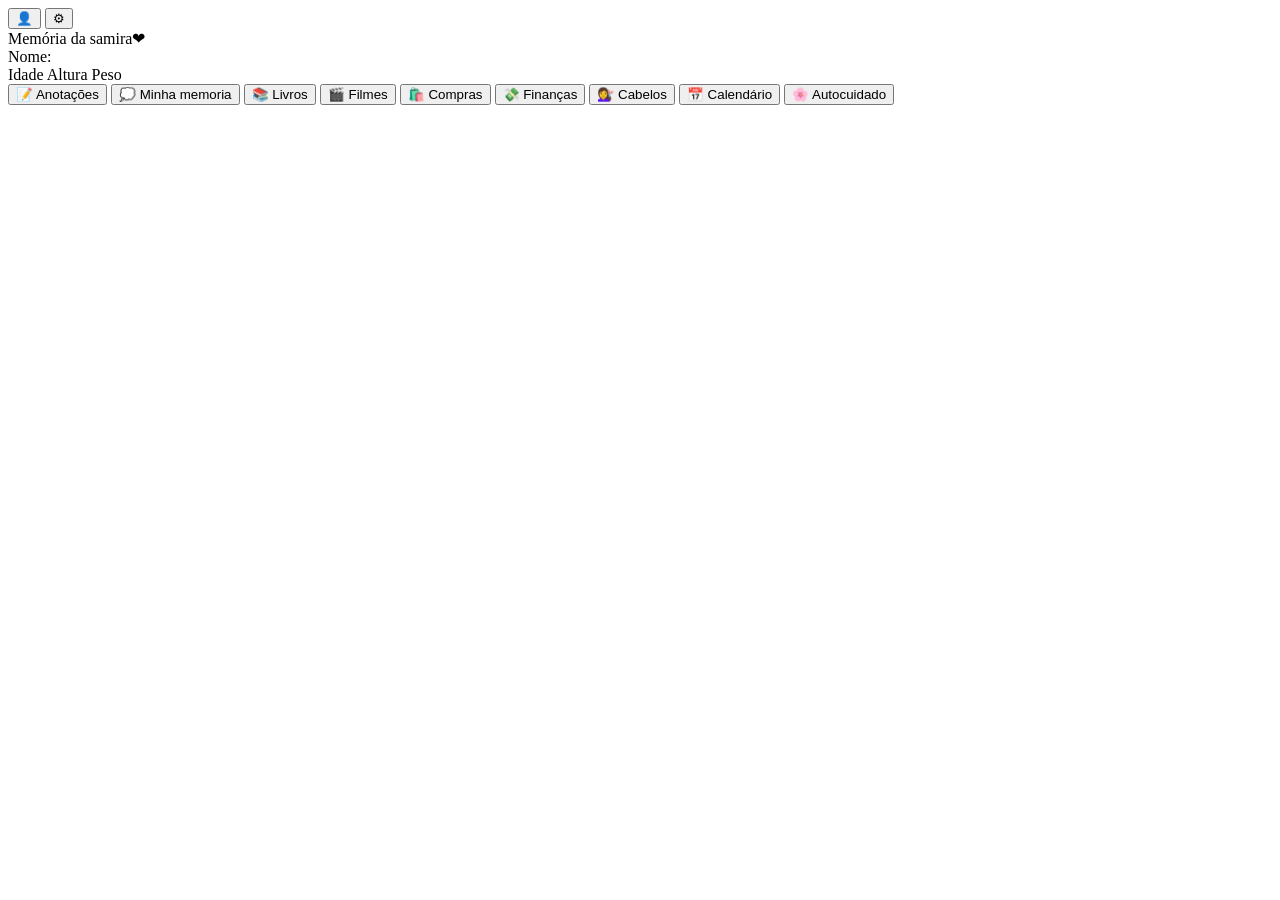
==== index.html @ 7e0a6013 "Initial commit: set up Memory Journal project Create the initial project structure and documentation" ====
<!DOCTYPE html>
<html lang="pt-br">
<head>
    <meta charset="UTF-8">
    <meta name="viewport" content="width=device-width, initial-scale=1.0">
    <title>Document</title>
</head>
<body>
    <div class="menu_topo">
        
        <button class="perfil_botao." onclick="AbrirSecao('perfil')">
            <div class="perfil_icon">👤</div>
        </button>

    
        <button class="config_botao." onclick="AbrirSecao('configuracoes')">
            <div class="config_icon">⚙</div>
        </button>


        <div class="nome_do_site">Memória da samira❤</div>
        <div class="nome_menu">Nome:</div>
        <div class="idade_menu">Idade Altura Peso</div>
        
    </div>

    <main>
        <nav>
            <button class="anotacoes_botao" onclick="AbrirSecao('notacoes')">
                <div class="anotacoes">📝 Anotações</div>
            </button>

            <button class="memoria_botao" onclick="AbrirSecao('memoria')">
                <div class="memoria">💭 Minha memoria</div>
            </button>

            <button class="livro_botao" onclick="AbrirSecao('Livros')">
                <div class="Livros">📚 Livros</div>
            </button>
            <button class="filme_botao" onclick="AbrirSecao('filmes')">
                <div class="filmes">🎬 Filmes</div>
            </button>

            <button class="compras_botao" onclick="AbrirSecao('compras')">    
                <div class="compras">🛍️ Compras</div>
            </button>

            <button class="financas_botao" onclick="AbrirSecao('financas')">
                <div class="financas">💸 Finanças</div>
            </button>

            <button class="cabelos_botao" onclick="AbrirSecao('cabelos')">
                <div class="cabelos">💇‍♀️ Cabelos</div>
            </button>

            <button class="calendario_botao" onclick="AbrirSecao('calendario')">     
                <div class="calendario">📅 Calendário</div>
            </button>

            <button class="Autocuidado_botao" onclick="AbrirSecao('autocuidado')">     
                <div class="autocuidado">🌸 Autocuidado</div>
            </button>
            
        </nav>

    </main>

</body>
</html>
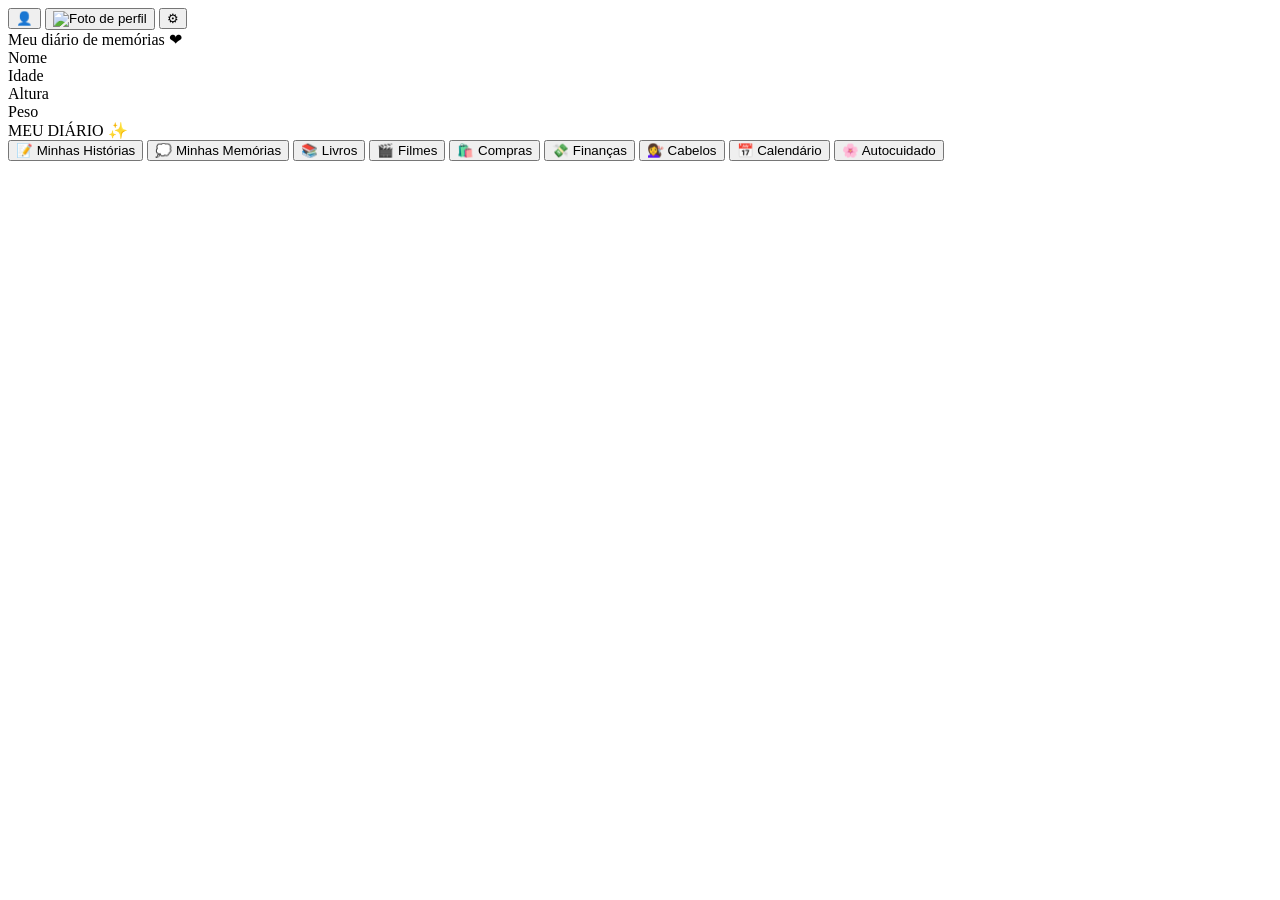
==== commit 60b1bd70: "feat: implement diary screens, account dialogs and folder creation structure Implemented and organiz" ====
--- a/index.html
+++ b/index.html
@@ -3,67 +3,80 @@
 <head>
     <meta charset="UTF-8">
     <meta name="viewport" content="width=device-width, initial-scale=1.0">
-    <title>Document</title>
+    <title>tela inicial</title>
 </head>
 <body>
-    <div class="menu_topo">
-        
-        <button class="perfil_botao." onclick="AbrirSecao('perfil')">
-            <div class="perfil_icon">👤</div>
-        </button>
 
+    <section class="tela_inicial">
+
+        <div class="menu_topo_tela_inicial">
     
-        <button class="config_botao." onclick="AbrirSecao('configuracoes')">
-            <div class="config_icon">⚙</div>
-        </button>
-
-
-        <div class="nome_do_site">Memória da samira❤</div>
-        <div class="nome_menu">Nome:</div>
-        <div class="idade_menu">Idade Altura Peso</div>
-        
-    </div>
-
-    <main>
-        <nav>
-            <button class="anotacoes_botao" onclick="AbrirSecao('notacoes')">
-                <div class="anotacoes">📝 Anotações</div>
+            <button class="perfil_botao" onclick="AbrirSecao('perfil')">
+                <div class="perfil_icone">👤</div>
             </button>
-
-            <button class="memoria_botao" onclick="AbrirSecao('memoria')">
-                <div class="memoria">💭 Minha memoria</div>
+    
+            <button class="ver_perfil_foto" onclick="AbrirSecao('foto_perfil')">
+                <img src="" alt="Foto de perfil">
             </button>
-
-            <button class="livro_botao" onclick="AbrirSecao('Livros')">
-                <div class="Livros">📚 Livros</div>
+    
+            <button class="config_botao" onclick="AbrirSecao('configuracoes')">
+                <div class="config_icone">⚙</div>
             </button>
-            <button class="filme_botao" onclick="AbrirSecao('filmes')">
-                <div class="filmes">🎬 Filmes</div>
-            </button>
-
-            <button class="compras_botao" onclick="AbrirSecao('compras')">    
-                <div class="compras">🛍️ Compras</div>
-            </button>
-
-            <button class="financas_botao" onclick="AbrirSecao('financas')">
-                <div class="financas">💸 Finanças</div>
-            </button>
-
-            <button class="cabelos_botao" onclick="AbrirSecao('cabelos')">
-                <div class="cabelos">💇‍♀️ Cabelos</div>
-            </button>
-
-            <button class="calendario_botao" onclick="AbrirSecao('calendario')">     
-                <div class="calendario">📅 Calendário</div>
-            </button>
-
-            <button class="Autocuidado_botao" onclick="AbrirSecao('autocuidado')">     
-                <div class="autocuidado">🌸 Autocuidado</div>
-            </button>
-            
-        </nav>
-
-    </main>
-
+    
+            <div class="nome_do_site">Meu diário de memórias ❤</div>
+            <div class="nome_menu">Nome</div>
+            <div class="idade_menu">Idade</div>
+            <div class="altura_menu">Altura</div>
+            <div class="peso_menu">Peso</div>
+    
+        </div>
+    
+        <main>
+    
+            <nav class="painel_tela_principal">
+    
+                <div class="texto_painel_tela_principal">MEU DIÁRIO ✨</div>
+    
+                <button class="historias_botao" onclick="AbrirSecao('historias')">
+                    <div class="historias">📝 Minhas Histórias</div>
+                </button>
+    
+                <button class="memorias_botao" onclick="AbrirSecao('memorias')">
+                    <div class="memorias">💭 Minhas Memórias</div>
+                </button>
+    
+                <button class="livros_botao" onclick="AbrirSecao('livros')">
+                    <div class="livros">📚 Livros</div>
+                </button>
+    
+                <button class="filmes_botao" onclick="AbrirSecao('filmes')">
+                    <div class="filmes">🎬 Filmes</div>
+                </button>
+    
+                <button class="compras_botao" onclick="AbrirSecao('compras')">
+                    <div class="compras">🛍️ Compras</div>
+                </button>
+    
+                <button class="financas_botao" onclick="AbrirSecao('financas')">
+                    <div class="financas">💸 Finanças</div>
+                </button>
+    
+                <button class="cabelos_botao" onclick="AbrirSecao('cabelos')">
+                    <div class="cabelos">💇‍♀️ Cabelos</div>
+                </button>
+    
+                <button class="calendario_botao" onclick="AbrirSecao('calendario')">
+                    <div class="calendario">📅 Calendário</div>
+                </button>
+    
+                <button class="autocuidado_botao" onclick="AbrirSecao('autocuidado')">
+                    <div class="autocuidado">🌸 Autocuidado</div>
+                </button>
+    
+            </nav>
+    
+        </main>
+    
+    </section>
 </body>
 </html>
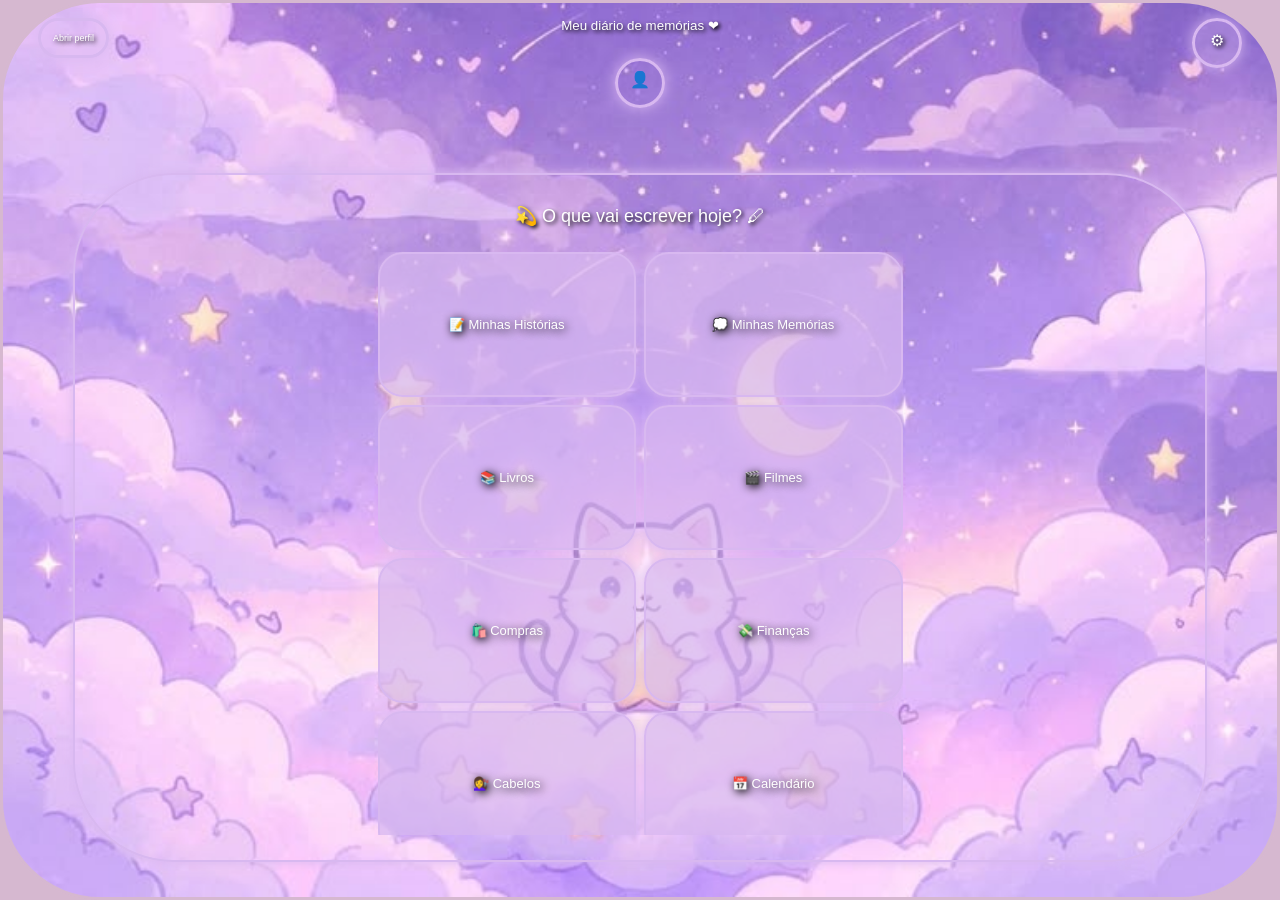
==== commit 779dde2a: "Implement and style the home screen layout - Implement the complete home screen CSS. - Create a unif" ====
--- a/index.html
+++ b/index.html
@@ -1,82 +1,88 @@
+
 <!DOCTYPE html>
 <html lang="pt-br">
 <head>
     <meta charset="UTF-8">
     <meta name="viewport" content="width=device-width, initial-scale=1.0">
-    <title>tela inicial</title>
+    <title>Tela inicial</title>
+    <link rel="stylesheet" href="css/style.css">
 </head>
 <body>
 
     <section class="tela_inicial">
 
-        <div class="menu_topo_tela_inicial">
-    
-            <button class="perfil_botao" onclick="AbrirSecao('perfil')">
-                <div class="perfil_icone">👤</div>
-            </button>
-    
-            <button class="ver_perfil_foto" onclick="AbrirSecao('foto_perfil')">
-                <img src="" alt="Foto de perfil">
-            </button>
-    
-            <button class="config_botao" onclick="AbrirSecao('configuracoes')">
-                <div class="config_icone">⚙</div>
-            </button>
-    
-            <div class="nome_do_site">Meu diário de memórias ❤</div>
-            <div class="nome_menu">Nome</div>
-            <div class="idade_menu">Idade</div>
-            <div class="altura_menu">Altura</div>
-            <div class="peso_menu">Peso</div>
-    
+        <!-- Perfil e configurações -->
+        <div class="perfil_foto_menu">
+            <div class="perfil_icone">👤</div>
         </div>
-    
-        <main>
-    
-            <nav class="painel_tela_principal">
-    
-                <div class="texto_painel_tela_principal">MEU DIÁRIO ✨</div>
-    
+
+        <button class="abrir_perfil" onclick="AbrirSecao('perfil')">
+            <div class="abrir_perfil_texto">Abrir perfil</div>
+        </button>
+
+        <button class="config_botaoo" onclick="AbrirSecao('configuracoes')">
+            <div class="config_icone">⚙</div>
+        </button>
+
+        
+        <!-- Conteúdo principal -->
+        <div class="painel_tela_principal">
+
+            <div class="fundo_texto_painel_tela_principal">
+                <div class="texto_painel_tela_principal">
+                    💫 O que vai escrever hoje? 🖊
+                </div>
+                <div class="nome_do_site">
+                    Meu diário de memórias ❤
+                </div>
+            </div>
+
+            <nav class="botoes_fundo_pagina_principal">
+
                 <button class="historias_botao" onclick="AbrirSecao('historias')">
-                    <div class="historias">📝 Minhas Histórias</div>
+                    <div class="btn_historias">📝 Minhas Histórias</div>
                 </button>
-    
+
                 <button class="memorias_botao" onclick="AbrirSecao('memorias')">
-                    <div class="memorias">💭 Minhas Memórias</div>
+                    <div class="btn_memorias">💭 Minhas Memórias</div>
                 </button>
-    
+
                 <button class="livros_botao" onclick="AbrirSecao('livros')">
-                    <div class="livros">📚 Livros</div>
+                    <div class="btn_livros">📚 Livros</div>
                 </button>
-    
+
                 <button class="filmes_botao" onclick="AbrirSecao('filmes')">
-                    <div class="filmes">🎬 Filmes</div>
+                    <div class="btn_filmes">🎬 Filmes</div>
                 </button>
-    
+
                 <button class="compras_botao" onclick="AbrirSecao('compras')">
-                    <div class="compras">🛍️ Compras</div>
+                    <div class="btn_compras">🛍️ Compras</div>
                 </button>
-    
+
                 <button class="financas_botao" onclick="AbrirSecao('financas')">
-                    <div class="financas">💸 Finanças</div>
+                    <div class="btn_financas">💸 Finanças</div>
                 </button>
-    
+
                 <button class="cabelos_botao" onclick="AbrirSecao('cabelos')">
-                    <div class="cabelos">💇‍♀️ Cabelos</div>
+                    <div class="btn_cabelos">💇‍♀️ Cabelos</div>
                 </button>
-    
+
                 <button class="calendario_botao" onclick="AbrirSecao('calendario')">
-                    <div class="calendario">📅 Calendário</div>
+                    <div class="btn_calendario">📅 Calendário</div>
                 </button>
-    
+
                 <button class="autocuidado_botao" onclick="AbrirSecao('autocuidado')">
-                    <div class="autocuidado">🌸 Autocuidado</div>
+                    <div class="btn_autocuidado">🌸 Autocuidado</div>
                 </button>
-    
+
+                <button class="crriar_novo_botao" onclick="AbrirSecao('criar_secao')">
+                    <div class="btn_autocuidado">➕ Criar Novo</div>
+                </button>
+
             </nav>
-    
-        </main>
-    
+        </div>
+
     </section>
+
 </body>
-</html>+</html>
--- a/css/style.css
+++ b/css/style.css
@@ -0,0 +1,282 @@
+
+/* ==============================
+   CONFIGURAÇÕES GERAIS
+============================== */
+
+* {
+    margin: 0;
+    padding: 0;
+    box-sizing: border-box;
+}
+
+body {
+    font-family: Arial, Helvetica, sans-serif;
+    background-color: #D6B8D0;
+    overflow: hidden;
+}
+
+/* ==============================
+   TELA INICIAL
+============================== */
+
+.tela_inicial {
+    position: relative;
+    width: 100%;
+    height: 100vh;
+    height: 100dvh;
+    min-height: 0;
+
+    background-image: url("../img/tela_inicial.jpeg");
+    background-size: cover;
+    background-position: center bottom;
+    background-repeat: no-repeat;
+    background-color: #D6B8D0;
+
+    border: 3px solid #D6B8D0;
+    border-radius: 100px;
+    overflow: hidden;
+
+    padding: 15px;
+}
+
+/* ==============================
+   NOME DO DIÁRIO
+============================== */
+
+.nome_do_site {
+    position: absolute;
+    top: 15px;
+    left: 50%;
+    transform: translateX(-50%);
+
+    white-space: nowrap;
+    text-align: center;
+
+    color: white;
+    font-size: smaller;
+    font-family: 'Lucida Sans', sans-serif;
+    text-shadow: 2px 2px 4px black;
+
+    z-index: 10;
+}
+
+
+/* ==============================
+   FOTO DE PERFIL
+============================== */
+
+.perfil_foto_menu {
+    position: absolute;
+    top: 55px;
+    left: 50%;
+
+    transform: translateX(-50%);
+
+    border: 3px solid #D8B8F0;
+    border-radius: 25px;
+    padding: 12px;
+
+    box-shadow: 0 0 15px #D8B8F0;
+    background-color: transparent;
+
+    width: 50px;
+    height: 50px;
+    margin: 0;
+}
+
+.perfil_icone,
+.config_icone {
+    display: flex;
+    align-items: center;
+    justify-content: center;
+    transform: translateY(-3px);
+}
+
+/* ==============================
+   BOTÃO ABRIR PERFIL
+============================== */
+
+.abrir_perfil {
+    position: absolute;
+    top: 15px;
+    left: 35px;
+    right: auto;
+
+    border: 3px solid #D8B8F0;
+    border-radius: 25px;
+    padding: 12px;
+
+    box-shadow: 0 0 15px #D8B8F0;
+    background-color: #d8b8f052;
+
+    display: flex;
+
+    color: white;
+    font-size: xx-small;
+    font-family: 'Lucida Sans', sans-serif;
+    text-shadow: 2px 2px 4px black;
+}
+
+/* ==============================
+   BOTÃO CONFIGURAÇÕES
+============================== */
+
+.config_botaoo {
+    position: absolute;
+    top: 15px;
+    right: 35px;
+    left: auto;
+
+    border: 3px solid #D8B8F0;
+    border-radius: 25px;
+    padding: 12px;
+
+    box-shadow: 0 0 15px #D8B8F0;
+    background-color: #d8b8f052;
+
+    width: 50px;
+    height: 50px;
+
+    color: white;
+    font-size: medium;
+    text-shadow: 2px 2px 4px black;
+}
+
+/* ==============================
+   MOLDURA OVAL DO CONTEÚDO
+============================== */
+
+.painel_tela_principal {
+    background: transparent;
+
+    border: 2px solid #D8B8F0;
+    border-radius: 100px;
+
+    box-shadow: 0 0 12px #D8B8F0;
+
+    margin: 155px 55px 20px;
+
+    padding: 25px 8px;
+
+    /* Ocupa o espaço disponível */
+    height: calc(100% - 175px);
+    min-height: 0;
+
+    /* Organiza frase e botões verticalmente */
+    display: flex;
+    flex-direction: column;
+
+    /* Mantém a moldura parada */
+    overflow: hidden;
+}
+
+/* ==============================
+   FRASE DE APRESENTAÇÃO
+============================== */
+
+.texto_painel_tela_principal {
+    font-size: large;
+    font-family: 'Lucida Sans', sans-serif;
+    color: white;
+    text-shadow: 2px 2px 4px black;
+}
+
+.fundo_texto_painel_tela_principal {
+    display: flex;
+    align-items: center;
+    justify-content: center;
+
+    margin-top: 5px;
+    margin-bottom: 25px;
+
+    text-align: center;
+
+    /* Frase não acompanha a rolagem */
+    flex-shrink: 0;
+}
+
+/* ==============================
+   GRADE DOS BOTÕES
+============================== */
+
+.botoes_fundo_pagina_principal {
+    display: grid;
+    grid-template-columns: repeat(2, minmax(0, 1fr));
+    grid-auto-rows: 145px;
+    align-content: start;
+    gap: 8px;
+
+    width: 100%;
+    max-width: 525px;
+    margin: 0 auto;
+
+    /* ROLAGEM INDEPENDENTE */
+    flex: 1;
+    min-height: 0;
+    overflow-y: auto;
+    overflow-x: hidden;
+
+    padding-bottom: 10px;
+
+    -webkit-overflow-scrolling: touch;
+    overscroll-behavior: contain;
+
+    /* Esconde a barra de rolagem */
+    scrollbar-width: none;
+}
+
+.botoes_fundo_pagina_principal::-webkit-scrollbar {
+    display: none;
+}
+
+/* ==============================
+   BOTÕES DAS SEÇÕES
+============================== */
+
+[class$="_botao"] {
+    width: 100%;
+    min-width: 0;
+    height: 145px;
+
+    border: 2px solid #D8B8F0;
+    border-radius: 25px;
+    padding: 8px;
+
+    box-shadow: 0 0 12px #D8B8F0;
+    background-color: #d8b8f0b9;
+
+    font-size: small;
+    color: white;
+
+    font-family: 'Lucida Sans', sans-serif;
+    text-shadow: 2px 2px 10px black;
+}
+
+/* ==============================
+   CELULARES MENORES
+============================== */
+
+@media (max-width: 360px) {
+
+    .painel_tela_principal {
+        margin-left: 45px;
+        margin-right: 45px;
+        padding-left: 6px;
+        padding-right: 6px;
+    }
+
+    .botoes_fundo_pagina_principal {
+        gap: 6px;
+        grid-auto-rows: 130px;
+    }
+
+    [class$="_botao"] {
+        height: 130px;
+        padding: 5px;
+        font-size: x-small;
+    }
+
+    .texto_painel_tela_principal {
+        font-size: medium;
+    }
+}
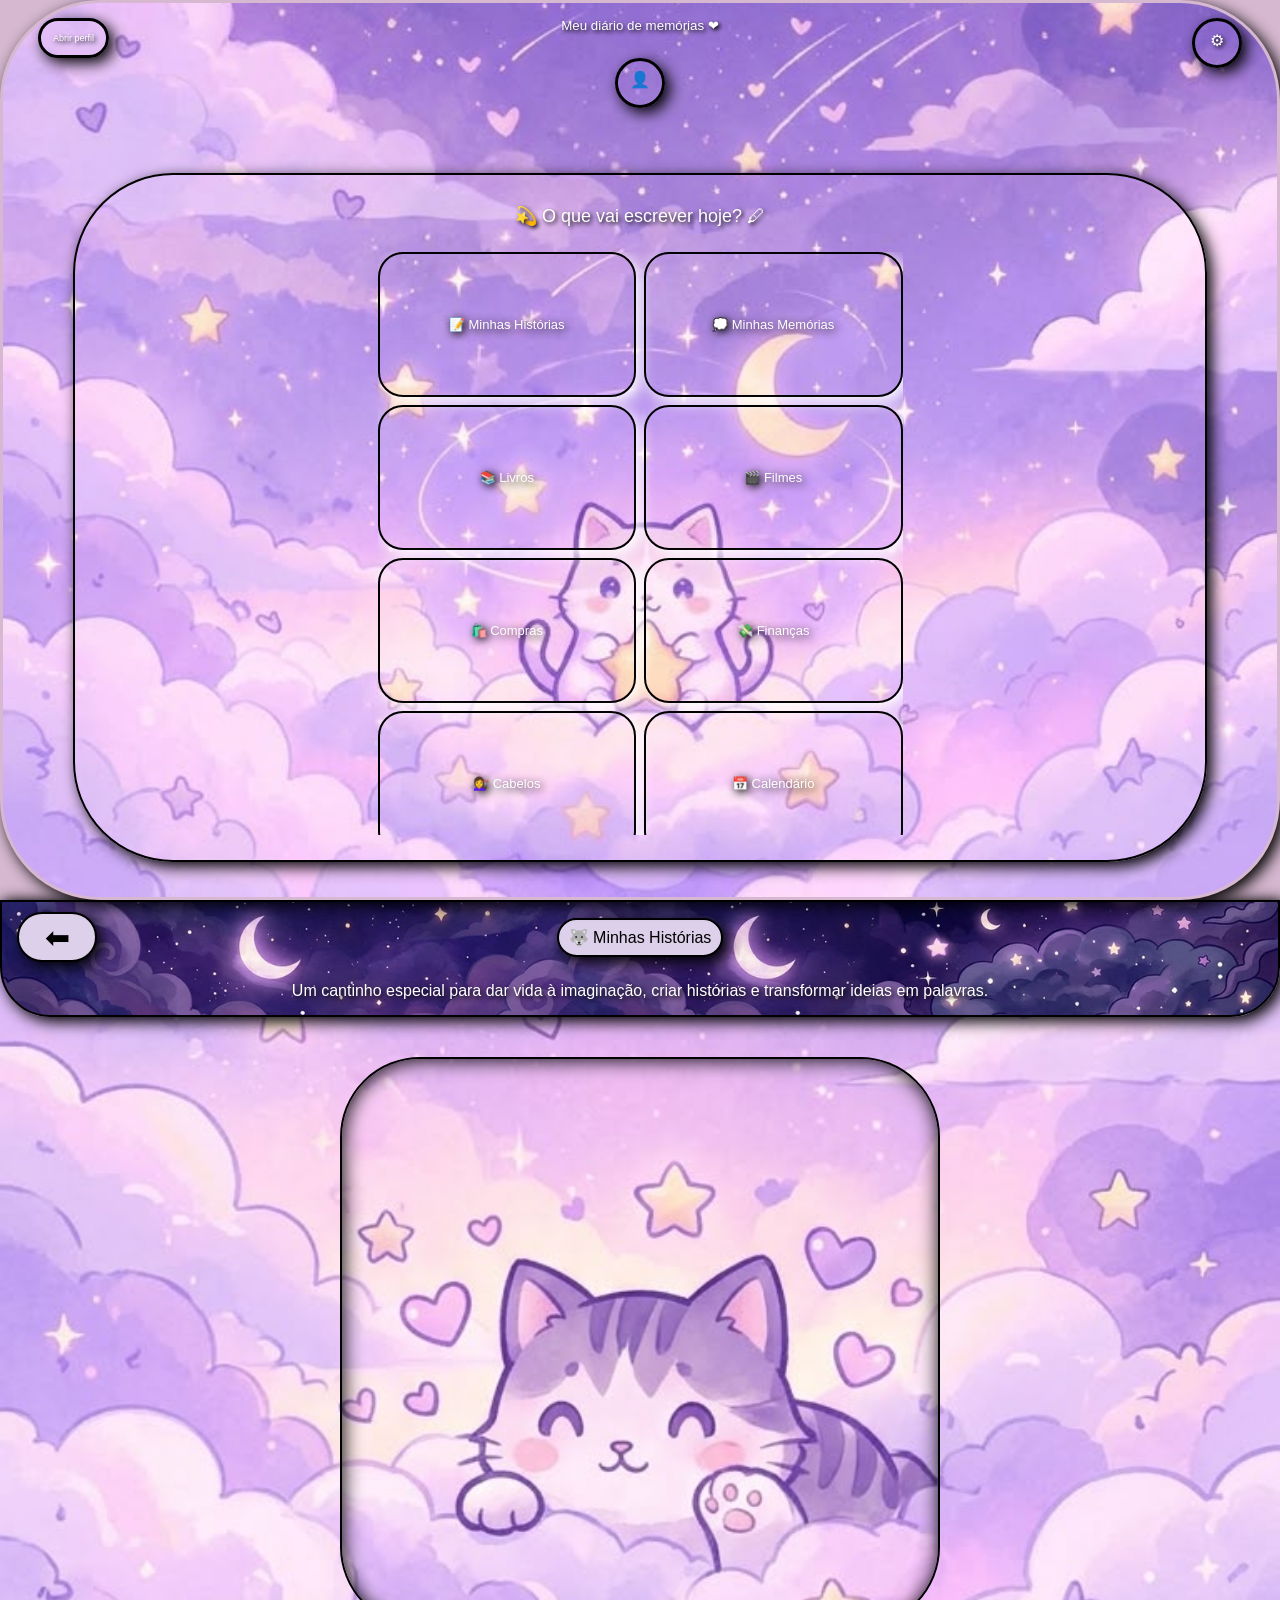
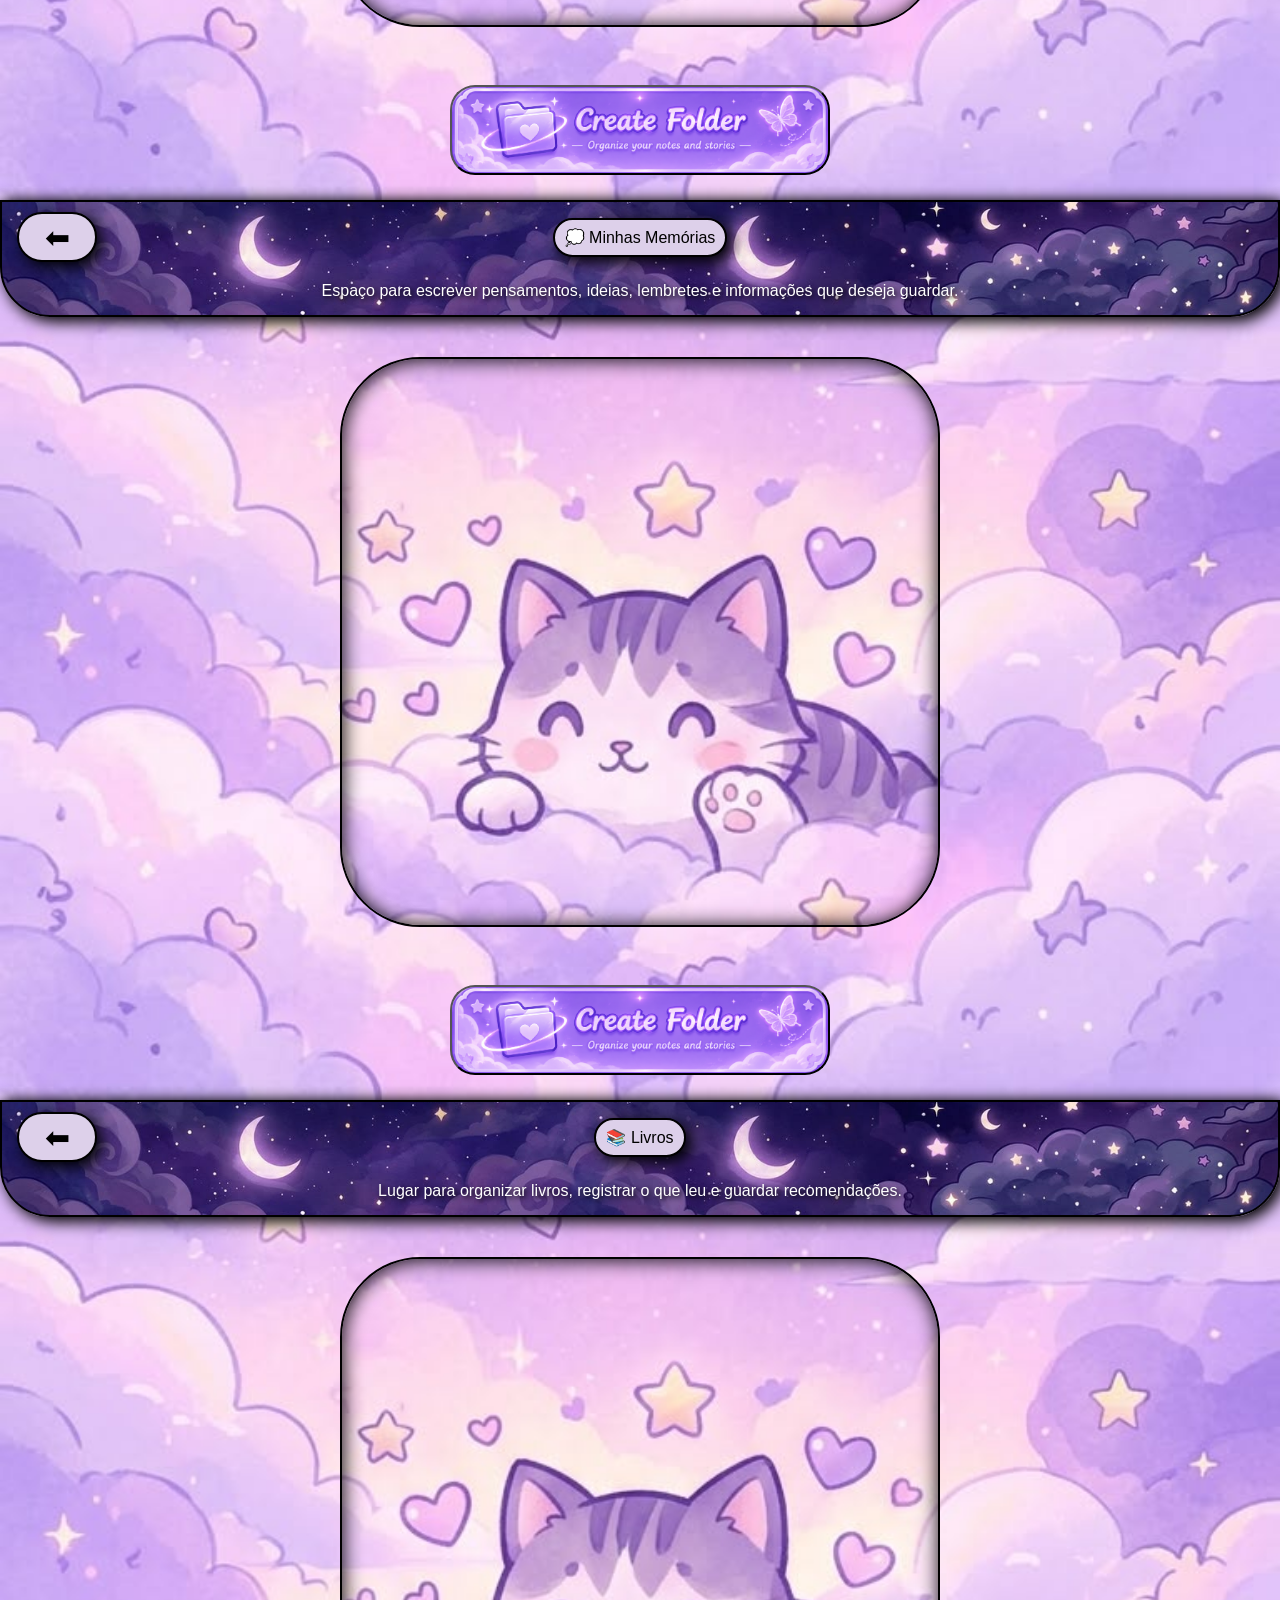
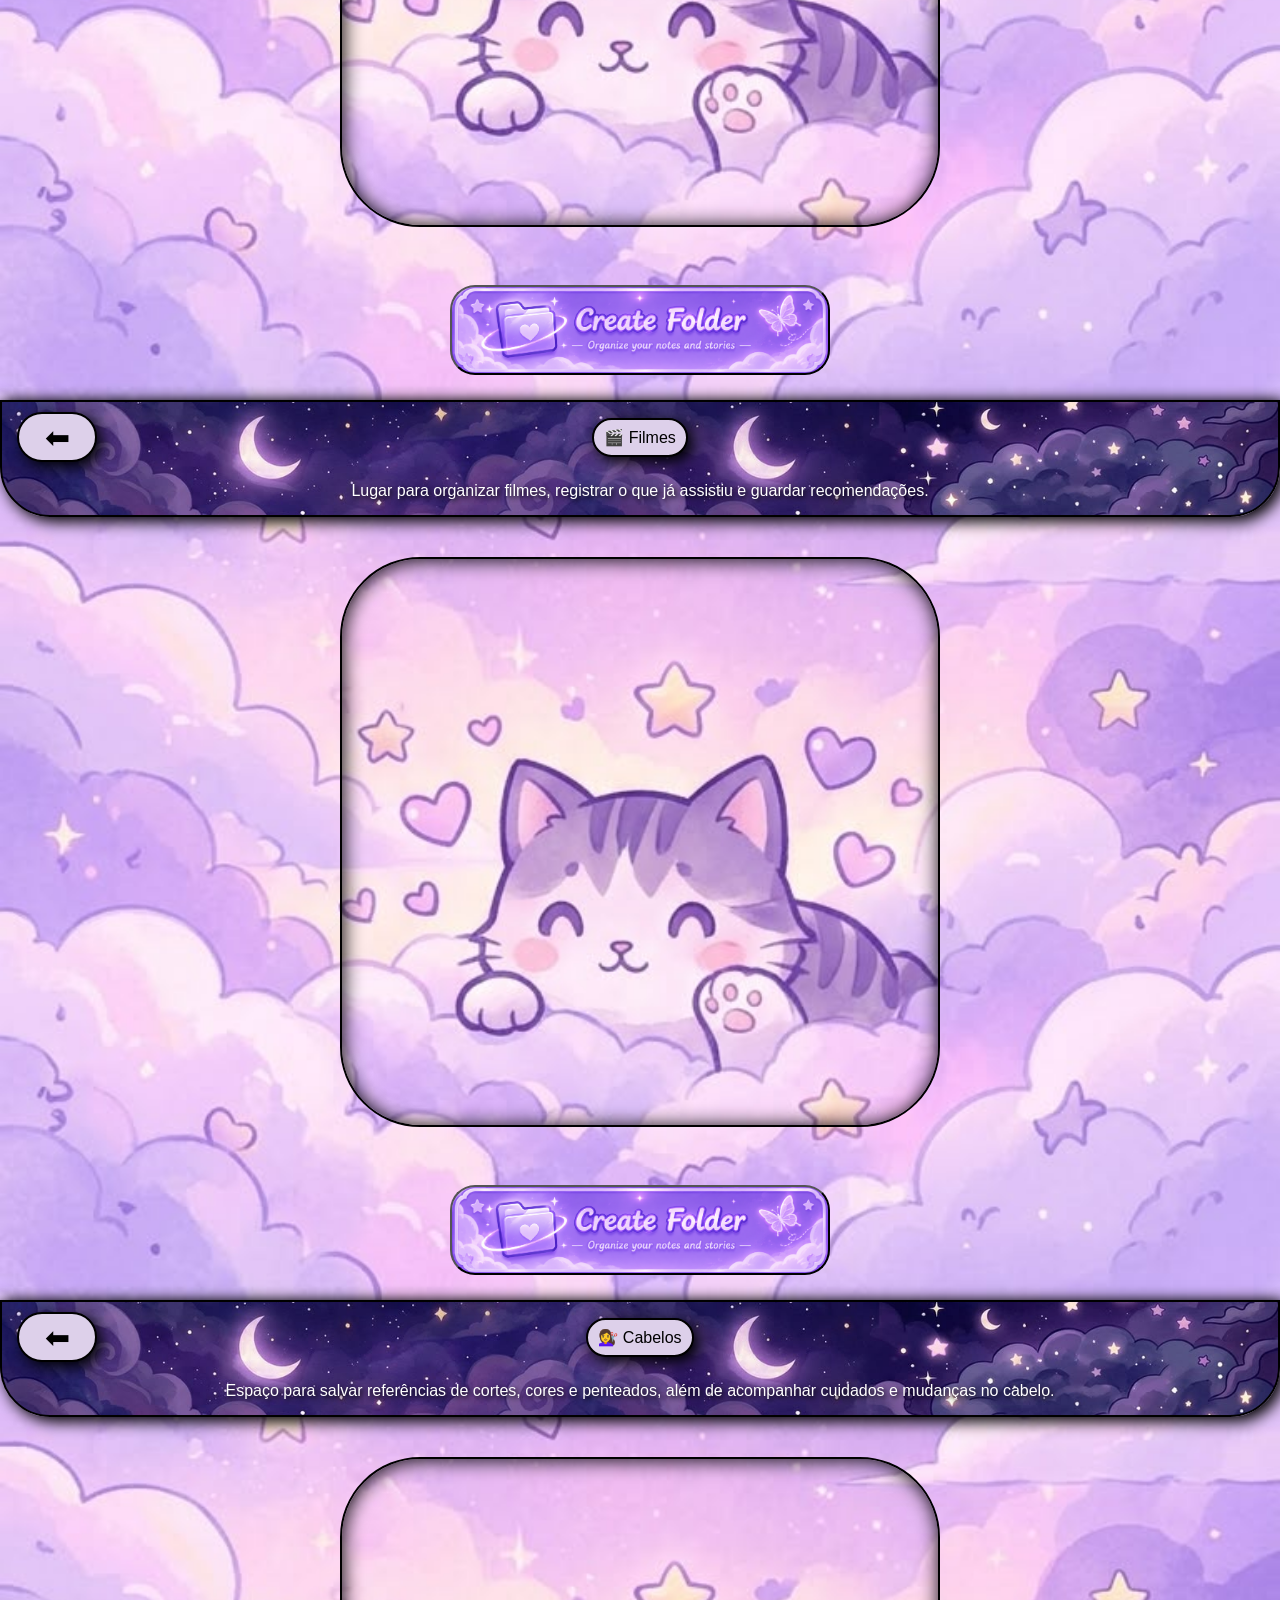
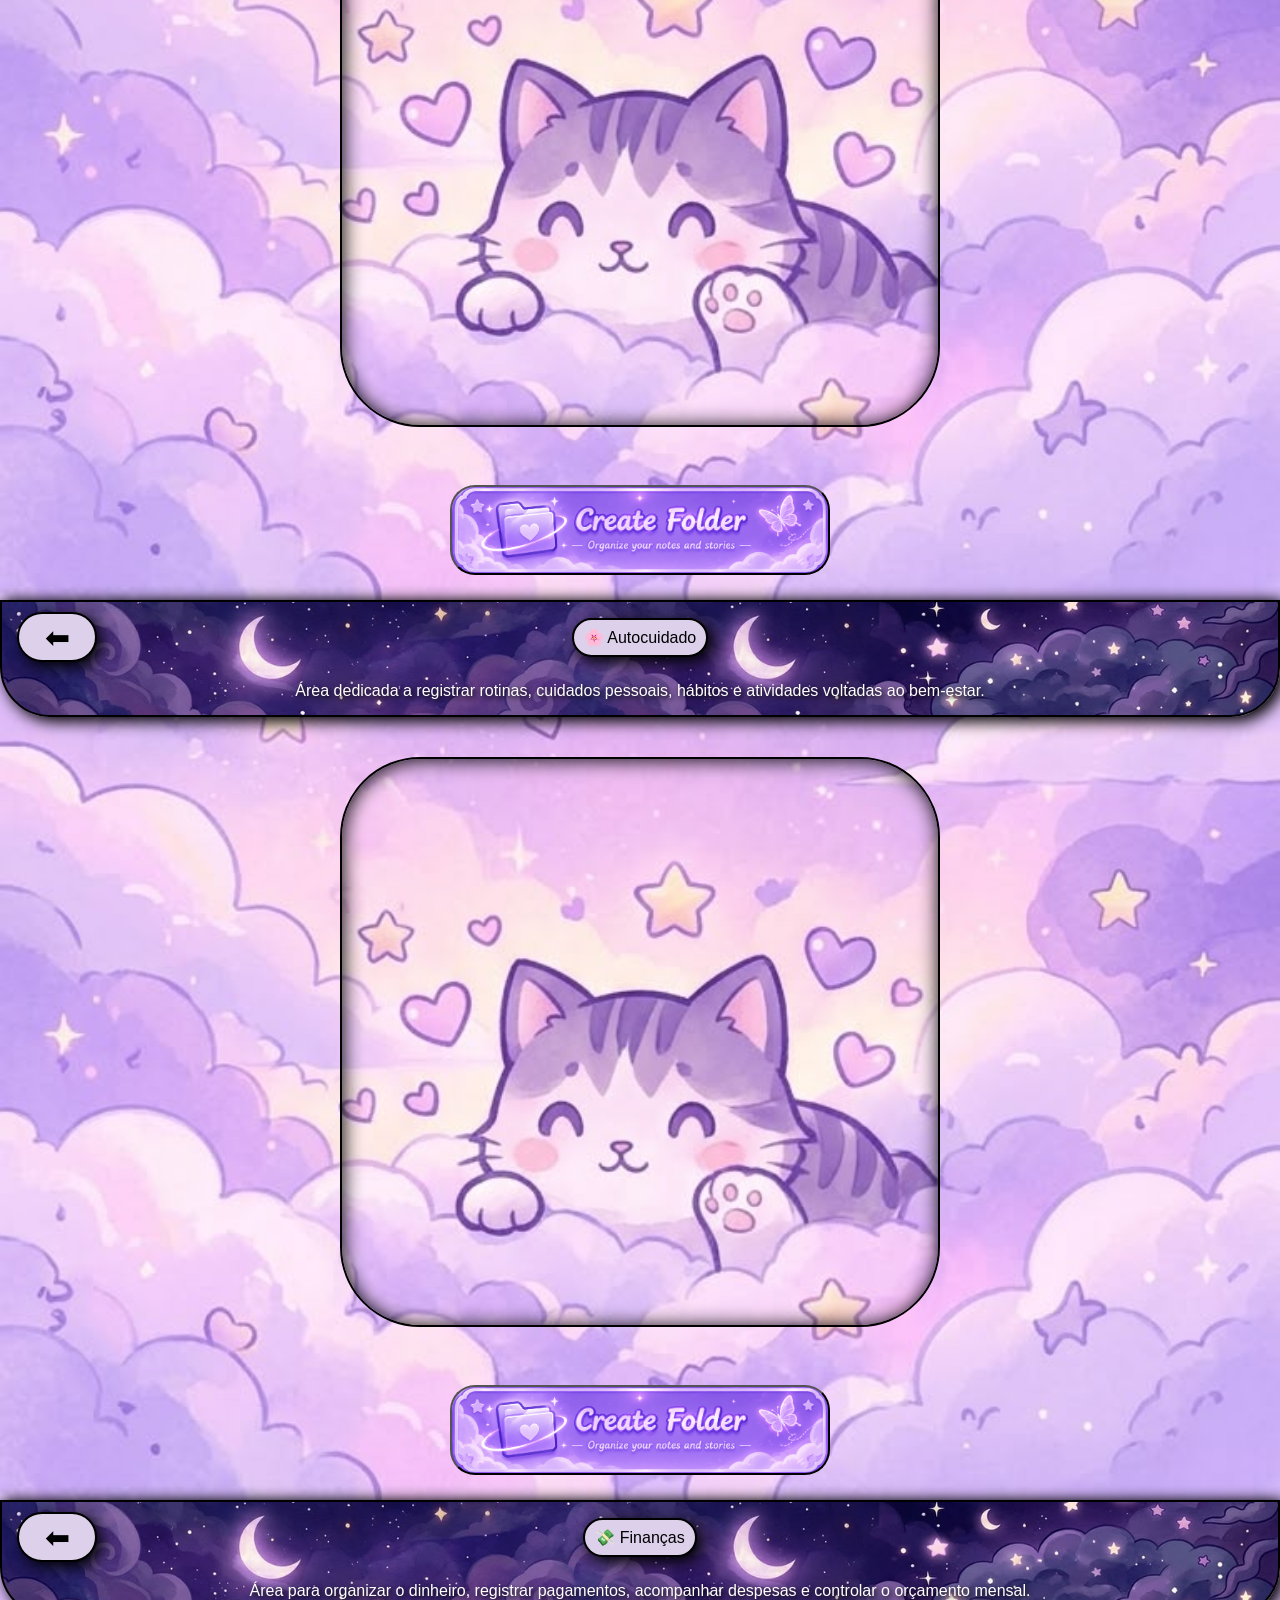
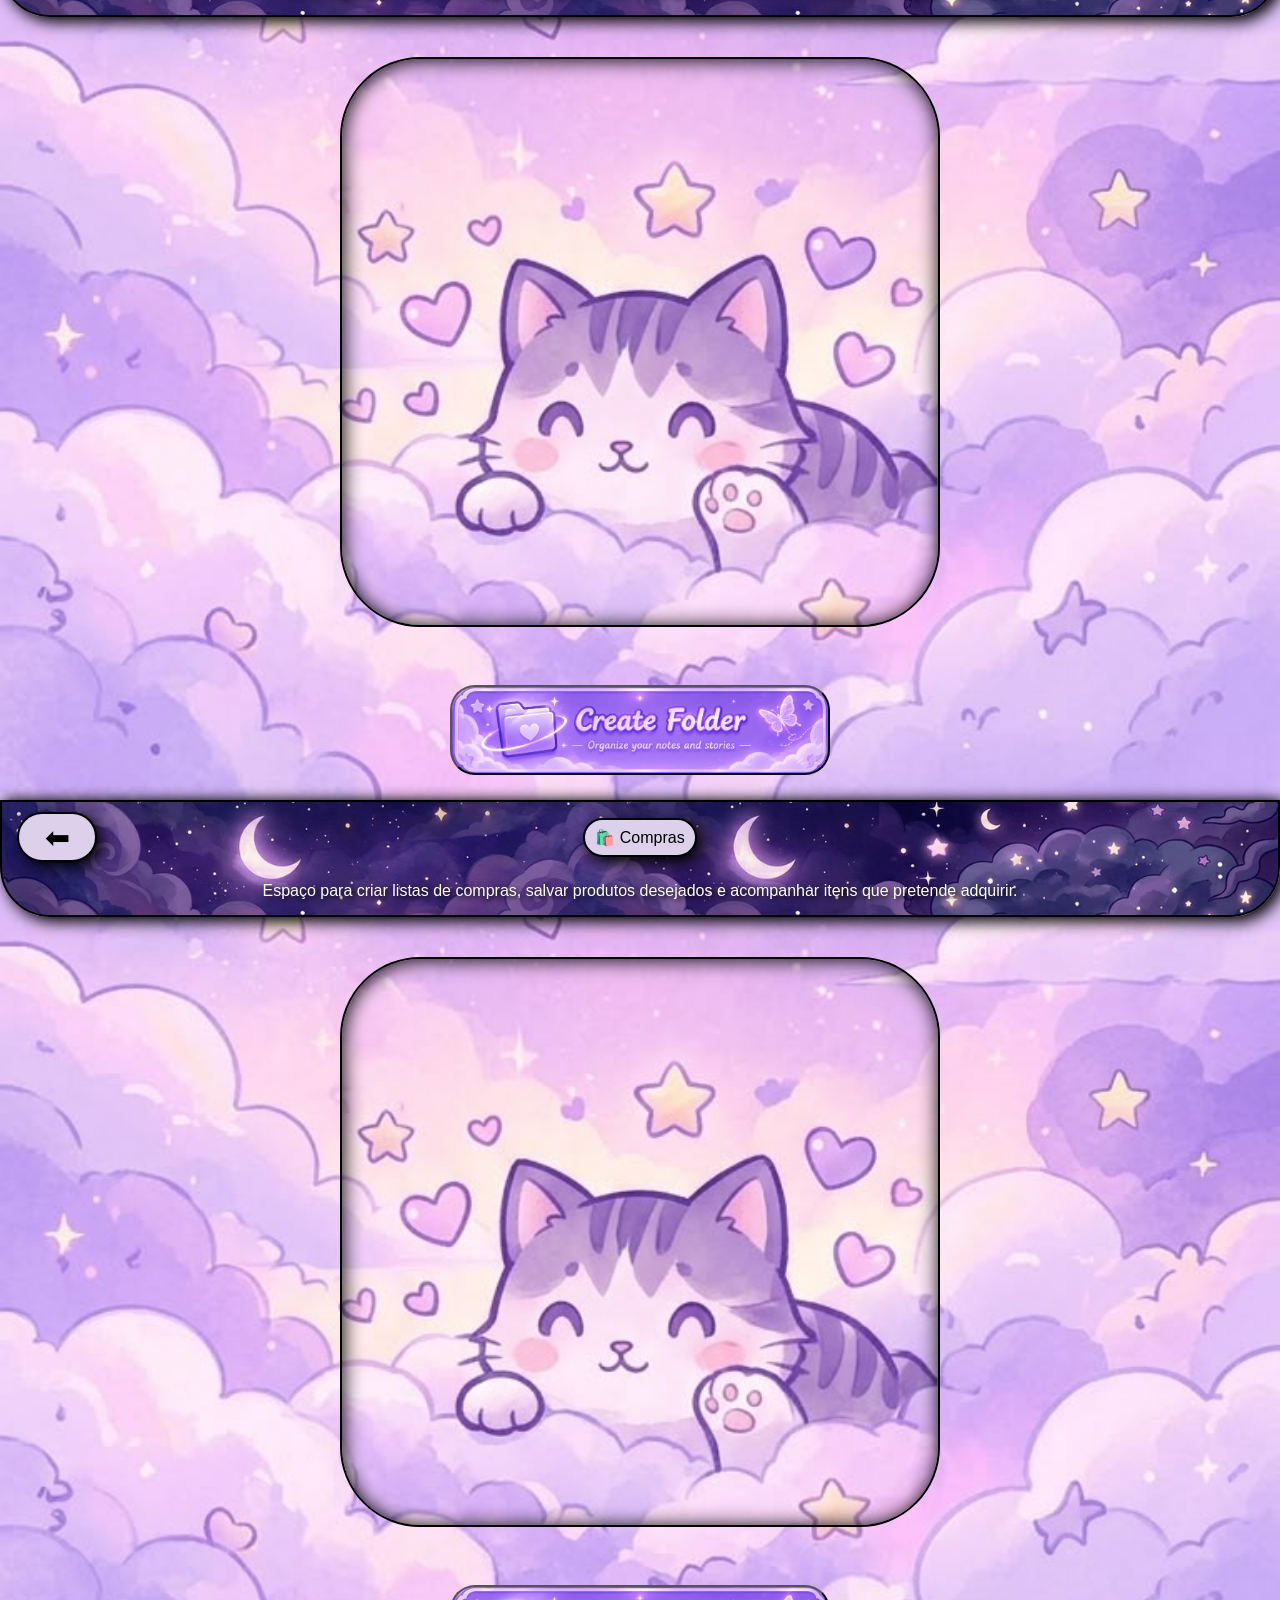
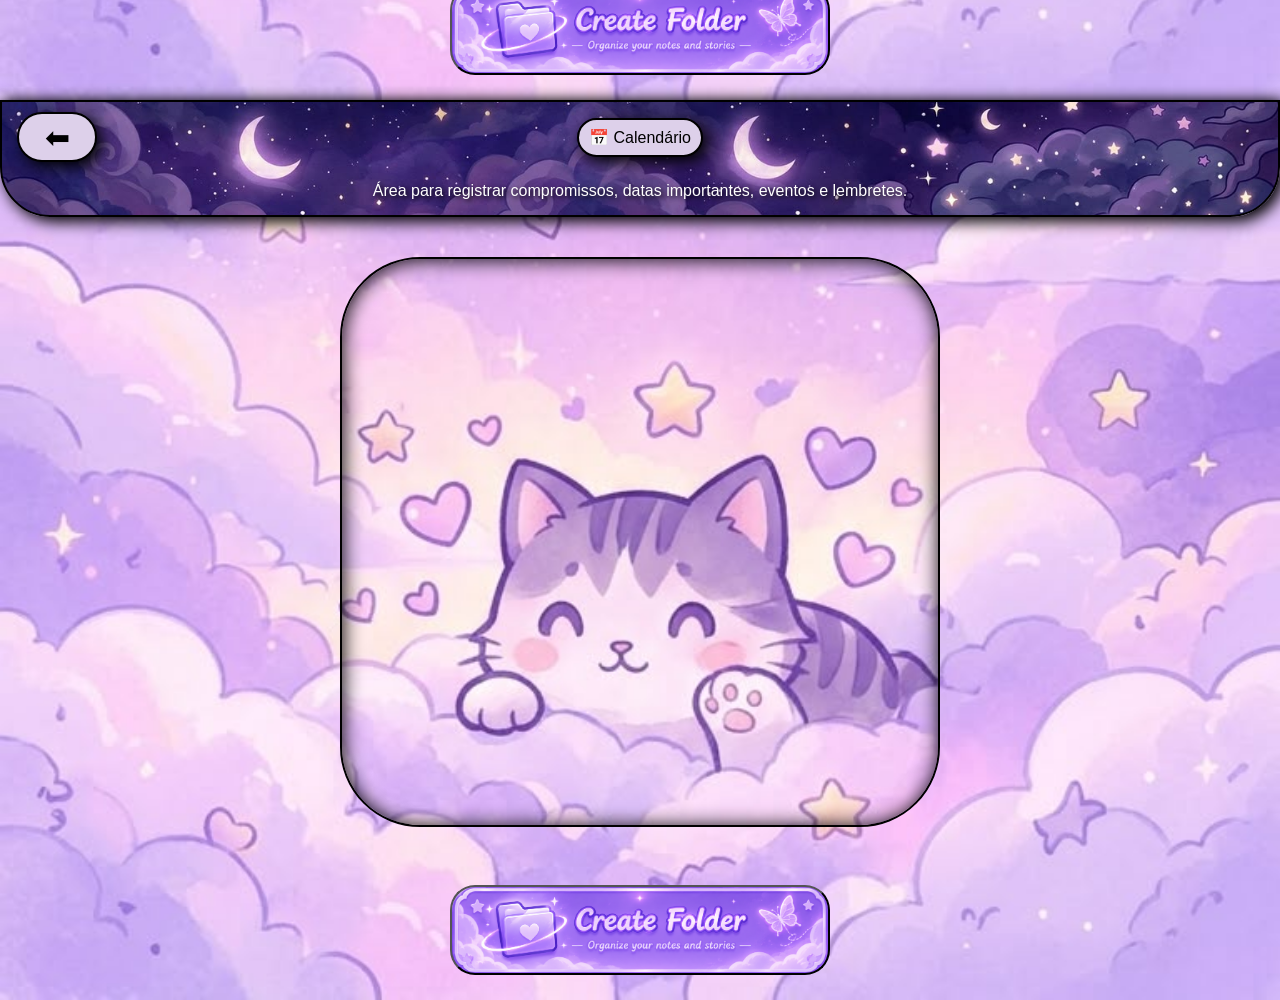
==== commit 1a9399dd: "Consolidate HTML pages into the main entry point. Integrated the two HTML pages into index.html.  Un" ====
--- a/index.html
+++ b/index.html
@@ -84,5 +84,384 @@
 
     </section>
 
-</body>
-</html>
+    <!-- HISTÓRIAS -->
+    <section class="historias_tela">
+
+        <div class="painel_fundo_secoes tela_fundo_historias">
+
+            <div class="menu_topo_criacao_pastas">
+
+                <div class="botao_voltar_menu_secao">
+
+                    <button class="retornar_criacao_pastas" onclick="VoltarSecao('tela_inicial')">
+                        <div class="retorno_icone">⬅</div>
+                    </button>
+
+                    <div class="titulo_secao">🐺 Minhas Histórias</div>
+
+                </div>
+
+                <div class="descricao_secao">
+                    Um cantinho especial para dar vida à imaginação,
+                    criar histórias e transformar ideias em palavras.
+                </div>
+
+            </div>
+
+            <div class="painel_pastas_secao_pastas">
+            </div>
+
+            <button class="criacao_pastas" onclick="CriarPasta('tela_fundo_historias')">
+            </button>
+
+        </div>
+
+    </section>
+
+
+    <!-- MEMÓRIAS -->
+    <section class="memorias_tela">
+
+        <div class="painel_fundo_secoes tela_fundo_memorias">
+
+            <div class="menu_topo_criacao_pastas">
+
+                <div class="botao_voltar_menu_secao">
+
+                    <button class="retornar_criacao_pastas" onclick="VoltarSecao('tela_inicial')">
+                        <div class="retorno_icone">⬅</div>
+                    </button>
+
+                    <div class="titulo_secao">💭 Minhas Memórias</div>
+
+                </div>
+
+                <div class="descricao_secao">
+                    Espaço para escrever pensamentos, ideias, lembretes
+                    e informações que deseja guardar.
+                </div>
+
+            </div>
+
+            <div class="painel_pastas_secao_pastas">
+            </div>
+
+            <button class="criacao_pastas" onclick="CriarPasta('tela_fundo_memorias')">
+
+            </button>
+
+        </div>
+
+    </section>
+
+
+    <!-- LIVROS -->
+    <section class="livros_tela">
+
+        <div class="painel_fundo_secoes tela_fundo_livros">
+
+            <div class="menu_topo_criacao_pastas">
+
+                <div class="botao_voltar_menu_secao">
+
+                    <button class="retornar_criacao_pastas" onclick="VoltarSecao('tela_inicial')">
+                        <div class="retorno_icone">⬅</div>
+                    </button>
+
+                    <div class="titulo_secao">📚 Livros</div>
+
+                </div>
+
+                <div class="descricao_secao">
+                    Lugar para organizar livros, registrar o que leu
+                    e guardar recomendações.
+                </div>
+
+            </div>
+
+            <div class="painel_pastas_secao_pastas">
+            </div>
+
+            <button class="criacao_pastas" onclick="CriarPasta('tela_fundo_livros')">
+
+            </button>
+
+        </div>
+
+    </section>
+
+
+    <!-- FILMES -->
+    <section class="filmes_tela">
+
+        <div class="painel_fundo_secoes tela_fundo_filmes">
+
+            <div class="menu_topo_criacao_pastas">
+
+                <div class="botao_voltar_menu_secao">
+
+                    <button class="retornar_criacao_pastas" onclick="VoltarSecao('tela_inicial')">
+                        <div class="retorno_icone">⬅</div>
+                    </button>
+
+                    <div class="titulo_secao">🎬 Filmes</div>
+
+                </div>
+
+                <div class="descricao_secao">
+                    Lugar para organizar filmes, registrar o que já assistiu
+                    e guardar recomendações.
+                </div>
+
+            </div>
+
+            <div class="painel_pastas_secao_pastas">
+            </div>
+
+            <button class="criacao_pastas" onclick="CriarPasta('tela_fundo_filmes')">
+
+  
+            </button>
+
+        </div>
+
+    </section>
+
+
+    <!-- CABELOS -->
+    <section class="cabelos_tela">
+
+        <div class="painel_fundo_secoes tela_fundo_cabelos">
+
+            <div class="menu_topo_criacao_pastas">
+
+                <div class="botao_voltar_menu_secao">
+
+                    <button class="retornar_criacao_pastas" onclick="VoltarSecao('tela_inicial')">
+                        <div class="retorno_icone">⬅</div>
+                    </button>
+
+                    <div class="titulo_secao">💇‍♀️ Cabelos</div>
+
+                </div>
+
+                <div class="descricao_secao">
+                    Espaço para salvar referências de cortes, cores e penteados,
+                    além de acompanhar cuidados e mudanças no cabelo.
+                </div>
+
+            </div>
+
+            <div class="painel_pastas_secao_pastas">
+            </div>
+
+            <button class="criacao_pastas" onclick="CriarPasta('tela_fundo_cabelos')">
+
+      
+            </button>
+
+        </div>
+
+    </section>
+
+
+    <!-- AUTOCUIDADO -->
+    <section class="autocuidado_tela">
+
+        <div class="painel_fundo_secoes tela_fundo_autocuidado">
+
+            <div class="menu_topo_criacao_pastas">
+
+                <div class="botao_voltar_menu_secao">
+
+                    <button class="retornar_criacao_pastas" onclick="VoltarSecao('tela_inicial')">
+                        <div class="retorno_icone">⬅</div>
+                    </button>
+
+                    <div class="titulo_secao">🌸 Autocuidado</div>
+
+                </div>
+
+                <div class="descricao_secao">
+                    Área dedicada a registrar rotinas, cuidados pessoais,
+                    hábitos e atividades voltadas ao bem-estar.
+                </div>
+
+            </div>
+
+            <div class="painel_pastas_secao_pastas">
+            </div>
+
+            <button class="criacao_pastas" onclick="CriarPasta('tela_fundo_autocuidado')">
+
+      
+            </button>
+
+        </div>
+
+    </section>
+
+
+    <!-- FINANÇAS -->
+    <section class="financas_tela">
+
+        <div class="painel_fundo_secoes tela_fundo_financas">
+
+            <div class="menu_topo_criacao_pastas">
+
+                <div class="botao_voltar_menu_secao">
+
+                    <button class="retornar_criacao_pastas" onclick="VoltarSecao('tela_inicial')">
+                        <div class="retorno_icone">⬅</div>
+                    </button>
+
+                    <div class="titulo_secao">💸 Finanças</div>
+
+                </div>
+
+                <div class="descricao_secao">
+                    Área para organizar o dinheiro, registrar pagamentos,
+                    acompanhar despesas e controlar o orçamento mensal.
+                </div>
+
+            </div>
+
+            <div class="painel_pastas_secao_pastas">
+            </div>
+
+            <button class="criacao_pastas" onclick="CriarPasta('tela_fundo_financas')">
+
+   
+            </button>
+
+        </div>
+
+    </section>
+
+
+    <!-- COMPRAS -->
+    <section class="compras_tela">
+
+        <div class="painel_fundo_secoes tela_fundo_compras">
+
+            <div class="menu_topo_criacao_pastas">
+
+                <div class="botao_voltar_menu_secao">
+
+                    <button class="retornar_criacao_pastas" onclick="VoltarSecao('tela_inicial')">
+                        <div class="retorno_icone">⬅</div>
+                    </button>
+
+                    <div class="titulo_secao">🛍️ Compras</div>
+
+                </div>
+
+                <div class="descricao_secao">
+                    Espaço para criar listas de compras, salvar produtos desejados
+                    e acompanhar itens que pretende adquirir.
+                </div>
+
+            </div>
+
+            <div class="painel_pastas_secao_pastas">
+            </div>
+
+            <button class="criacao_pastas" onclick="CriarPasta('tela_fundo_compras')">
+
+
+            </button>
+
+        </div>
+
+    </section>
+
+
+    <!-- CALENDÁRIO -->
+    <section class="calendario_tela">
+
+        <div class="painel_fundo_secoes tela_fundo_calendario">
+    
+            <div class="menu_topo_criacao_pastas menu_topo_calendario">
+    
+                <div class="botao_voltar_menu_secao">
+    
+                    <button class="retornar_criacao_pastas" onclick="VoltarSecao('tela_inicial')">
+                        <div class="retorno_icone">⬅</div>
+                    </button>
+    
+                    <div class="titulo_secao">📅 Calendário</div>
+    
+                </div>
+    
+                <div class="descricao_secao">
+                    Área para registrar compromissos, datas importantes,
+                    eventos e lembretes.
+                </div>
+    
+            </div>
+    
+            <div class="painel_pastas_secao_pastas">
+            </div>
+    
+            <button class="criacao_pastas" onclick="CriarPasta('tela_fundo_calendario')">
+    
+            </button>
+    
+        </div>
+    
+    </section>
+
+    <!-- MODELO DE PASTA -->
+    <div class="modelo_pasta">
+        
+        <button class="pasta_botao"
+            onclick="AbrirPasta(this.dataset.id, this.dataset.secao)">
+            
+            <div class="pasta_nome">📁 Pasta sem nome ➡</div>
+
+        </button>
+
+    </div>
+
+
+    <!-- JANELA DE CRIAÇÃO DA PASTA -->
+    <dialog class="janela_criar_pasta" id="dialog_criar_pasta">
+
+        <button class="fechar_criar_pasta" type="button"
+            onclick="FecharDialogCriarPasta()">
+            ✖
+        </button>
+
+        <div class="titulo_criar_pasta">
+            Criar nova pasta 📁
+        </div>
+
+        <div class="texto_criar_pasta">
+            Escolha um nome para sua nova pasta!
+        </div>
+
+        <div class="campo_nome_pasta">
+
+            <label for="nome_nova_pasta">Nome da pasta</label>
+
+            <input
+                type="text"
+                id="nome_nova_pasta"
+                placeholder="Digite o nome da pasta"
+                maxlength="40"
+            >
+
+        </div>
+
+        <button class="confirmar_criar_pasta" type="button"
+            onclick="ConfirmarCriacaoPasta()">
+            Criar pasta
+        </button>
+
+        <button class="cancelar_criar_pasta" type="button"
+            onclick="FecharDialogCriarPasta()">
+            Cancelar
+        </button>
+
+    </dialog>
+
--- a/css/style.css
+++ b/css/style.css
@@ -12,7 +12,8 @@
 body {
     font-family: Arial, Helvetica, sans-serif;
     background-color: #D6B8D0;
-    overflow: hidden;
+    
+    
 }
 
 /* ==============================
@@ -31,6 +32,7 @@
     background-position: center bottom;
     background-repeat: no-repeat;
     background-color: #D6B8D0;
+    box-shadow: 5px 5px 15px;
 
     border: 3px solid #D6B8D0;
     border-radius: 100px;
@@ -72,11 +74,11 @@
 
     transform: translateX(-50%);
 
-    border: 3px solid #D8B8F0;
+    border: 3px solid black;
     border-radius: 25px;
     padding: 12px;
 
-    box-shadow: 0 0 15px #D8B8F0;
+    box-shadow: 5px 5px 15px black;
     background-color: transparent;
 
     width: 50px;
@@ -102,11 +104,11 @@
     left: 35px;
     right: auto;
 
-    border: 3px solid #D8B8F0;
+    border: 3px solid black;
     border-radius: 25px;
     padding: 12px;
 
-    box-shadow: 0 0 15px #D8B8F0;
+    box-shadow: 5px 5px 15px black;
     background-color: #d8b8f052;
 
     display: flex;
@@ -127,12 +129,12 @@
     right: 35px;
     left: auto;
 
-    border: 3px solid #D8B8F0;
+    border: 3px solid black;
     border-radius: 25px;
     padding: 12px;
 
-    box-shadow: 0 0 15px #D8B8F0;
-    background-color: #d8b8f052;
+    box-shadow: 5px 5px 15px black;
+    background-color: transparent;
 
     width: 50px;
     height: 50px;
@@ -149,10 +151,10 @@
 .painel_tela_principal {
     background: transparent;
 
-    border: 2px solid #D8B8F0;
+    border: 2px solid black;
     border-radius: 100px;
 
-    box-shadow: 0 0 12px #D8B8F0;
+    box-shadow: 5px 5px 15px black;
 
     margin: 155px 55px 20px;
 
@@ -179,6 +181,7 @@
     font-family: 'Lucida Sans', sans-serif;
     color: white;
     text-shadow: 2px 2px 4px black;
+    
 }
 
 .fundo_texto_painel_tela_principal {
@@ -209,6 +212,9 @@
     width: 100%;
     max-width: 525px;
     margin: 0 auto;
+    
+    
+    
 
     /* ROLAGEM INDEPENDENTE */
     flex: 1;
@@ -238,12 +244,13 @@
     min-width: 0;
     height: 145px;
 
-    border: 2px solid #D8B8F0;
+    border: 2px solid black;
     border-radius: 25px;
     padding: 8px;
 
     box-shadow: 0 0 12px #D8B8F0;
-    background-color: #d8b8f0b9;
+    background-color: transparent;
+    box-shadow: 5px 5px 15px;
 
     font-size: small;
     color: white;
@@ -280,3 +287,254 @@
         font-size: medium;
     }
 }
+
+
+/* ========================================
+   PAINEL PRINCIPAL DAS SEÇÕES
+======================================== */
+
+.painel_fundo_secoes {
+    background-image: url("/img/tela_secao_pastas.jpeg");
+    background-size: cover;
+    background-repeat: no-repeat;
+    background-position: bottom;
+
+    width: 100%;
+    height: 100vh;
+    min-height: 100vh;
+
+    box-shadow: 2px 2px 15px black;
+
+    display: flex;
+    flex-direction: column;
+    align-items: center;
+
+    box-sizing: border-box;
+}
+
+
+/* ========================================
+   MENU SUPERIOR
+======================================== */
+
+.menu_topo_criacao_pastas {
+    width: 100%;
+    min-height: 13vh;
+
+    display: flex;
+    flex-direction: column;
+    flex-shrink: 0;
+
+    background-image: url("/img/menu_topo_tela_inicial.jpeg");
+    background-size: cover;
+    background-position: center;
+    background-color: transparent;
+
+    border-radius: 0 0px 50px 50px;
+    border: 2px solid black;
+    box-shadow: 5px 5px 15px black;
+
+    /* Mantém os elementos internos totalmente visíveis */
+    opacity: 1;
+
+    box-sizing: border-box;
+}
+
+
+/* ========================================
+   LINHA DO BOTÃO VOLTAR E TÍTULO
+======================================== */
+
+.botao_voltar_menu_secao {
+    width: 100%;
+
+    display: grid;
+
+    /* Três áreas: botão, título centralizado e espaço livre */
+    grid-template-columns: 1fr auto 1fr;
+    align-items: center;
+
+    padding: 10px 15px;
+    box-sizing: border-box;
+}
+
+
+/* ========================================
+   BOTÃO DE VOLTAR
+======================================== */
+
+.retornar_criacao_pastas {
+    grid-column: 1;
+    justify-self: start;
+
+    background-size: contain;
+    background-color: #DDD0EA;
+
+    border: 2px solid black;
+    border-radius: 25px;
+
+    box-shadow: 5px 5px 15px black;
+
+    width: 80px;
+    height: 50px;
+
+    margin: 0;
+}
+
+
+/* Ícone dentro do botão */
+
+.retorno_icone {
+    color: black;
+    font-size: 30px;
+}
+
+
+/* ========================================
+   TÍTULO DA SEÇÃO
+======================================== */
+
+.titulo_secao {
+    grid-column: 2;
+    justify-self: center;
+
+    background-color: #DDD0EA;
+
+    border: 2px solid black;
+    border-radius: 25px;
+
+    padding: 8px 10px;
+
+    box-shadow: 5px 5px 15px black;
+
+    /* Impede que o título ultrapasse o espaço disponível */
+    max-width: calc(100vw - 150px);
+    box-sizing: border-box;
+
+    text-align: center;
+    overflow-wrap: break-word;
+
+    margin: 0;
+}
+
+
+/* ========================================
+   DESCRIÇÃO DA SEÇÃO
+======================================== */
+
+.descricao_secao {
+    color: white;
+
+    text-shadow: 2px 2px 5px black;
+
+    text-align: center;
+
+    margin: auto 10px 15px;
+}
+
+
+/* ========================================
+   PAINEL ONDE AS PASTAS APARECEM
+======================================== */
+
+.painel_pastas_secao_pastas {
+    background-color: transparent;
+
+    display: flex;
+    flex-direction: column;
+    align-items: center;
+
+    margin-top: 40px;
+
+    border: 2px solid black;
+    border-radius: 80px;
+
+    padding: 20px;
+    box-sizing: border-box;
+
+    box-shadow: inset 1px 1px 20px black;
+
+    width: min(600px, calc(100% - 32px));
+    height: 570px;
+
+    overflow-y: auto;
+    overflow-x: hidden;
+
+    scrollbar-width: none;
+}
+
+/* Esconde a barra de rolagem no Chrome e navegadores semelhantes */
+
+.painel_pastas_secao_pastas::-webkit-scrollbar {
+    display: none;
+}
+
+
+/* ========================================
+   BOTÃO DE CRIAR PASTAS
+======================================== */
+
+.criacao_pastas {
+    background-image: url("/img/Cabeçalho Mágico para Criar Pasta.png");
+    background-size: cover;
+    background-repeat: no-repeat;
+    background-position: center;
+
+    width: min(380px, calc(100% - 32px));
+    height: 90px;
+
+    flex-shrink: 0;
+
+    border-radius: 25px;
+
+    margin-top: auto;
+    margin-bottom: 25px;
+}
+
+
+/* ========================================
+   MODELO DE PASTA
+======================================== */
+
+/* Fica escondido, pois é utilizado como modelo
+   para criar novas pastas através do JavaScript */
+
+.modelo_pasta {
+    display: none;
+}
+
+
+/* ========================================
+   AJUSTES PARA TELAS PEQUENAS
+======================================== */
+
+@media (max-width: 480px) {
+
+    /* Reduz o espaço interno do cabeçalho */
+
+    .botao_voltar_menu_secao {
+        padding: 10px;
+    }
+
+    /* Ajusta o botão para celulares */
+
+    .retornar_criacao_pastas {
+        width: 60px;
+        height: 45px;
+    }
+
+    /* Evita que títulos grandes invadam o botão */
+
+    .titulo_secao {
+        max-width: calc(100vw - 120px);
+        padding: 7px 8px;
+        font-size: 14px;
+    }
+
+    /* Ajusta o painel de pastas */
+
+    .painel_pastas_secao_pastas {
+        padding: 12px;
+        border-radius: 45px;
+    }
+}
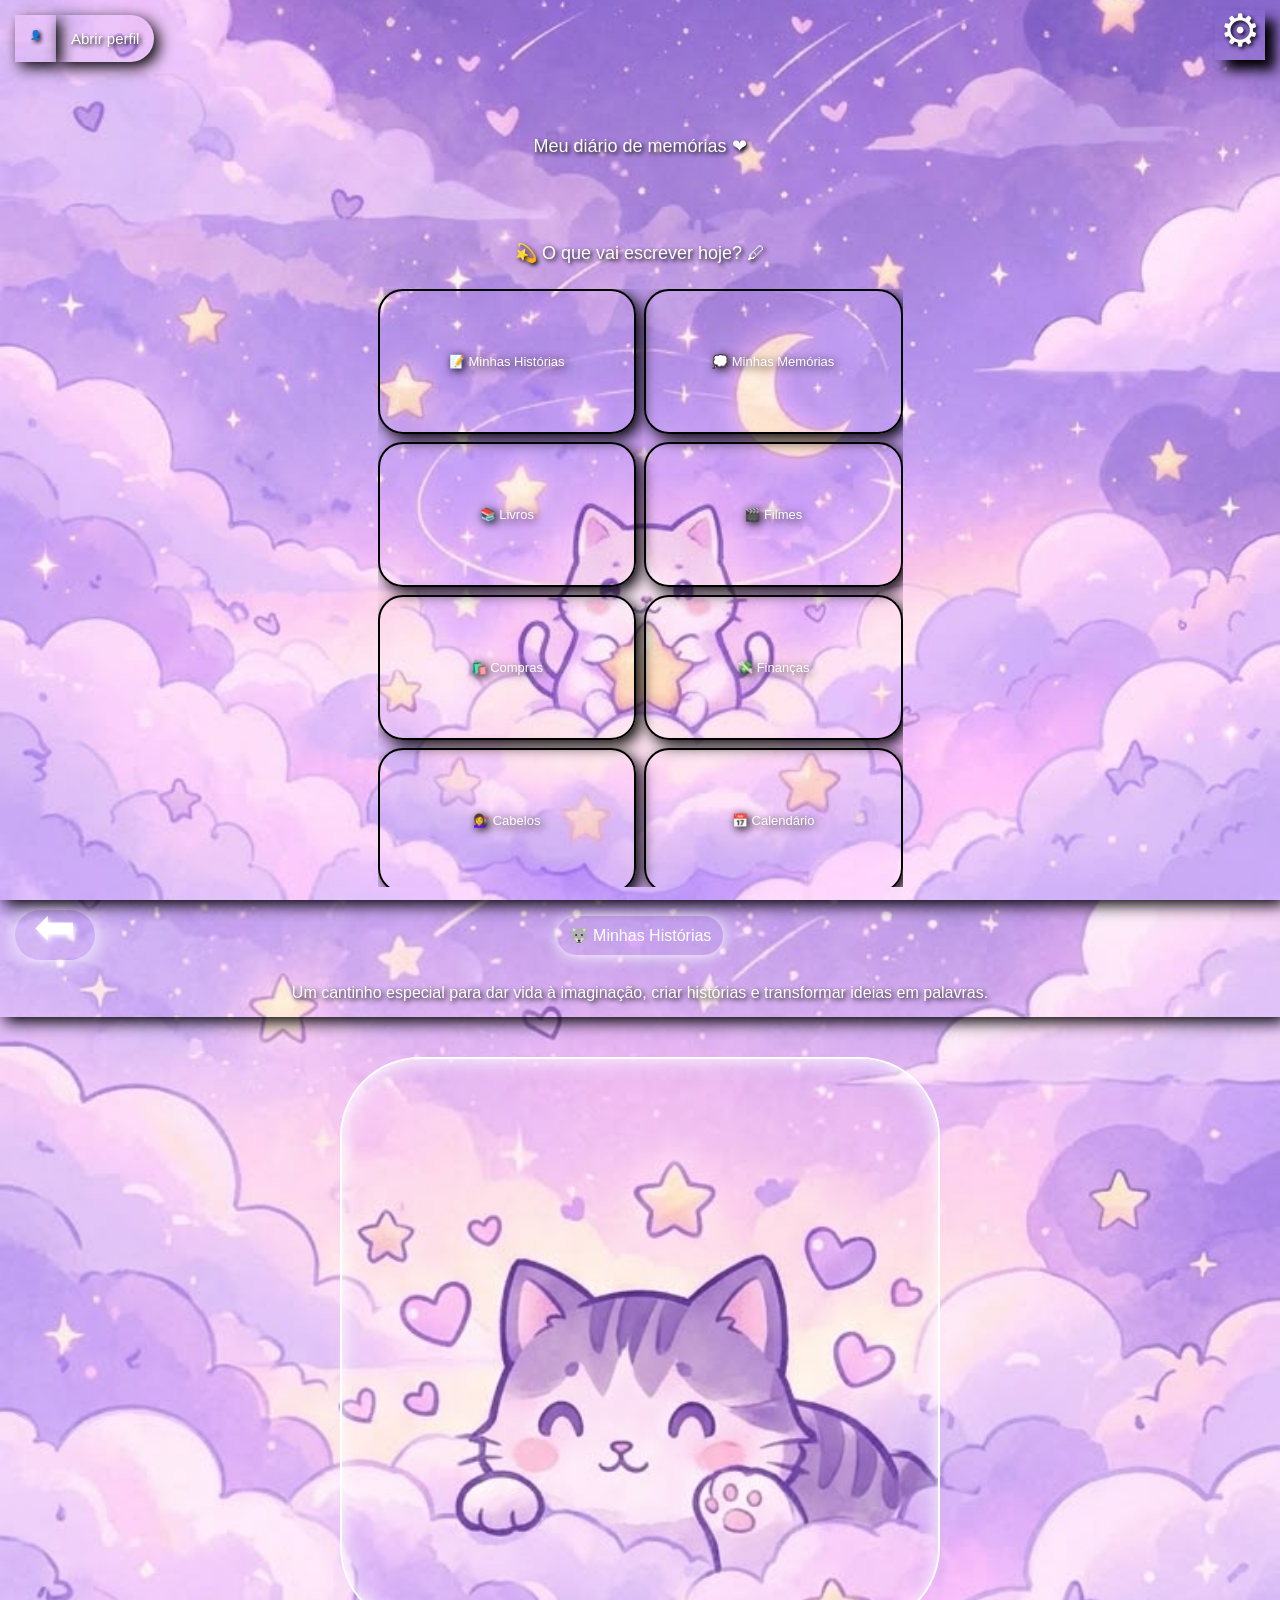
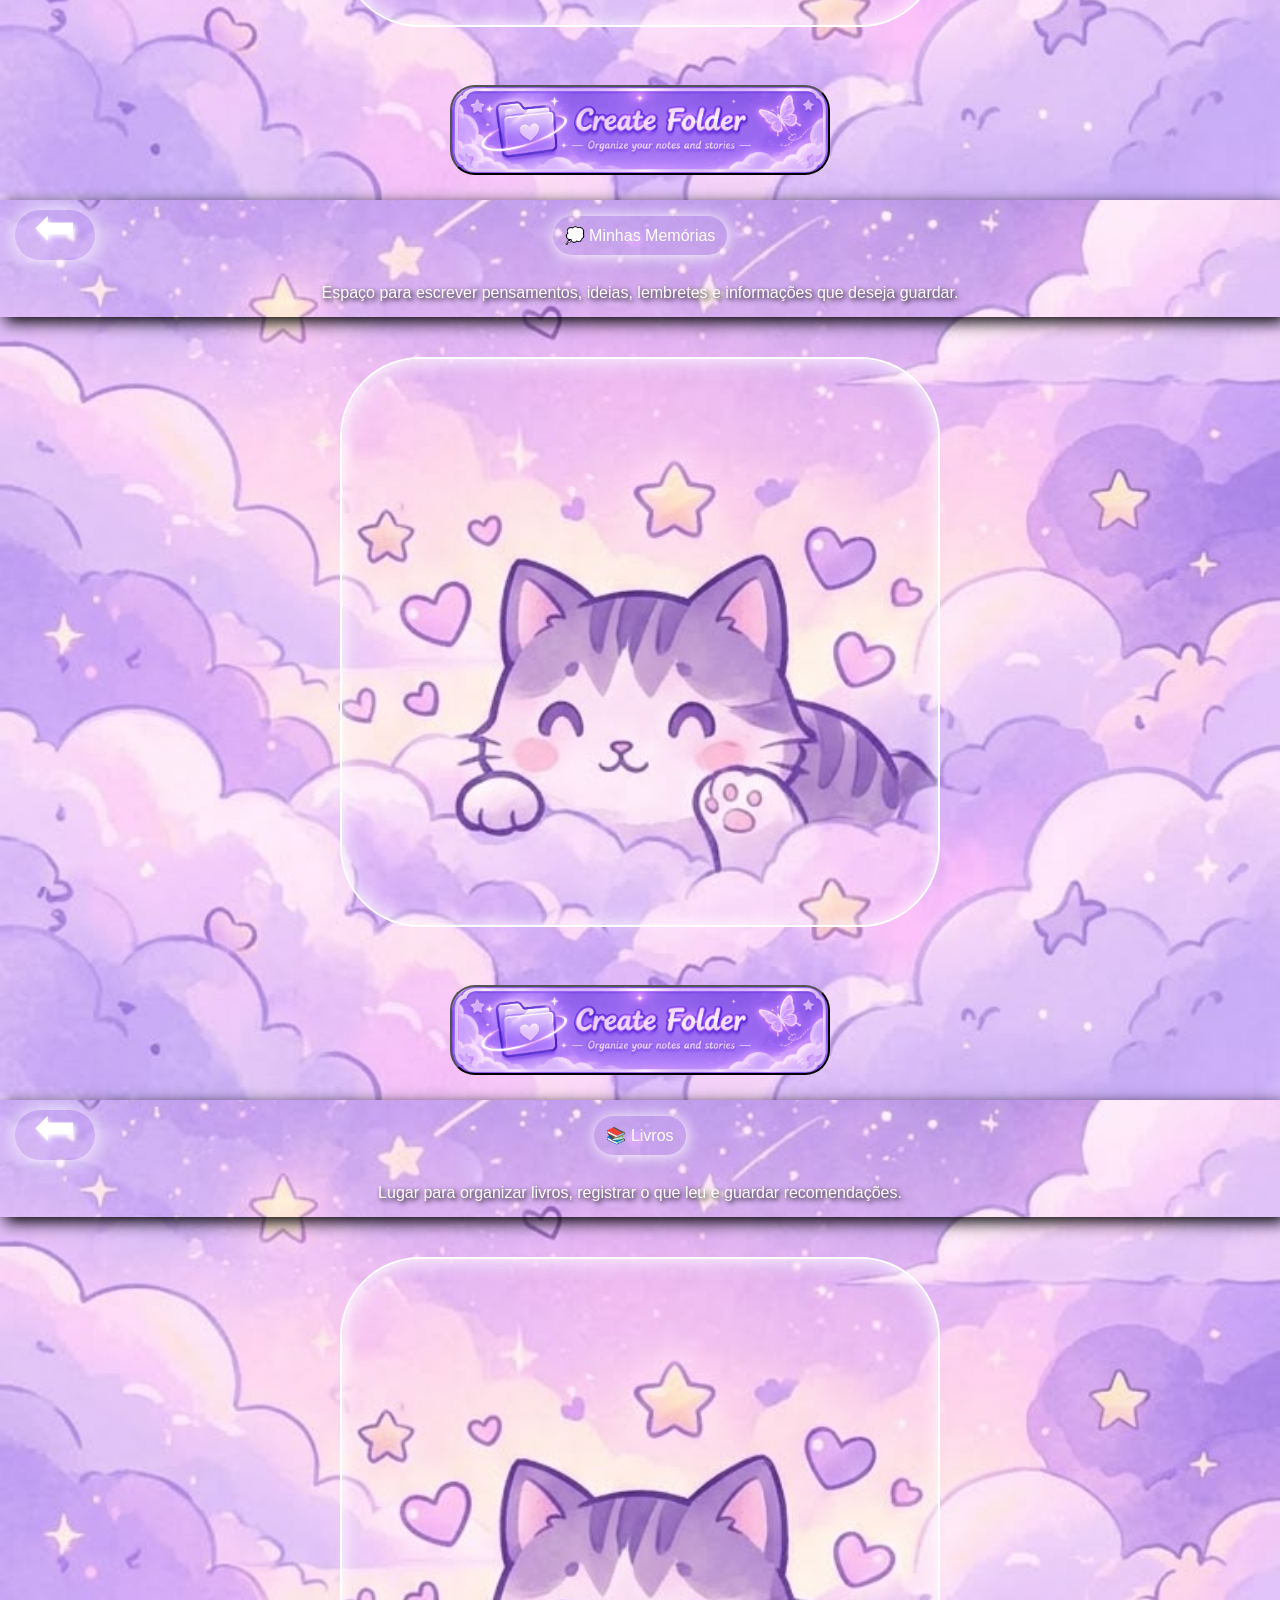
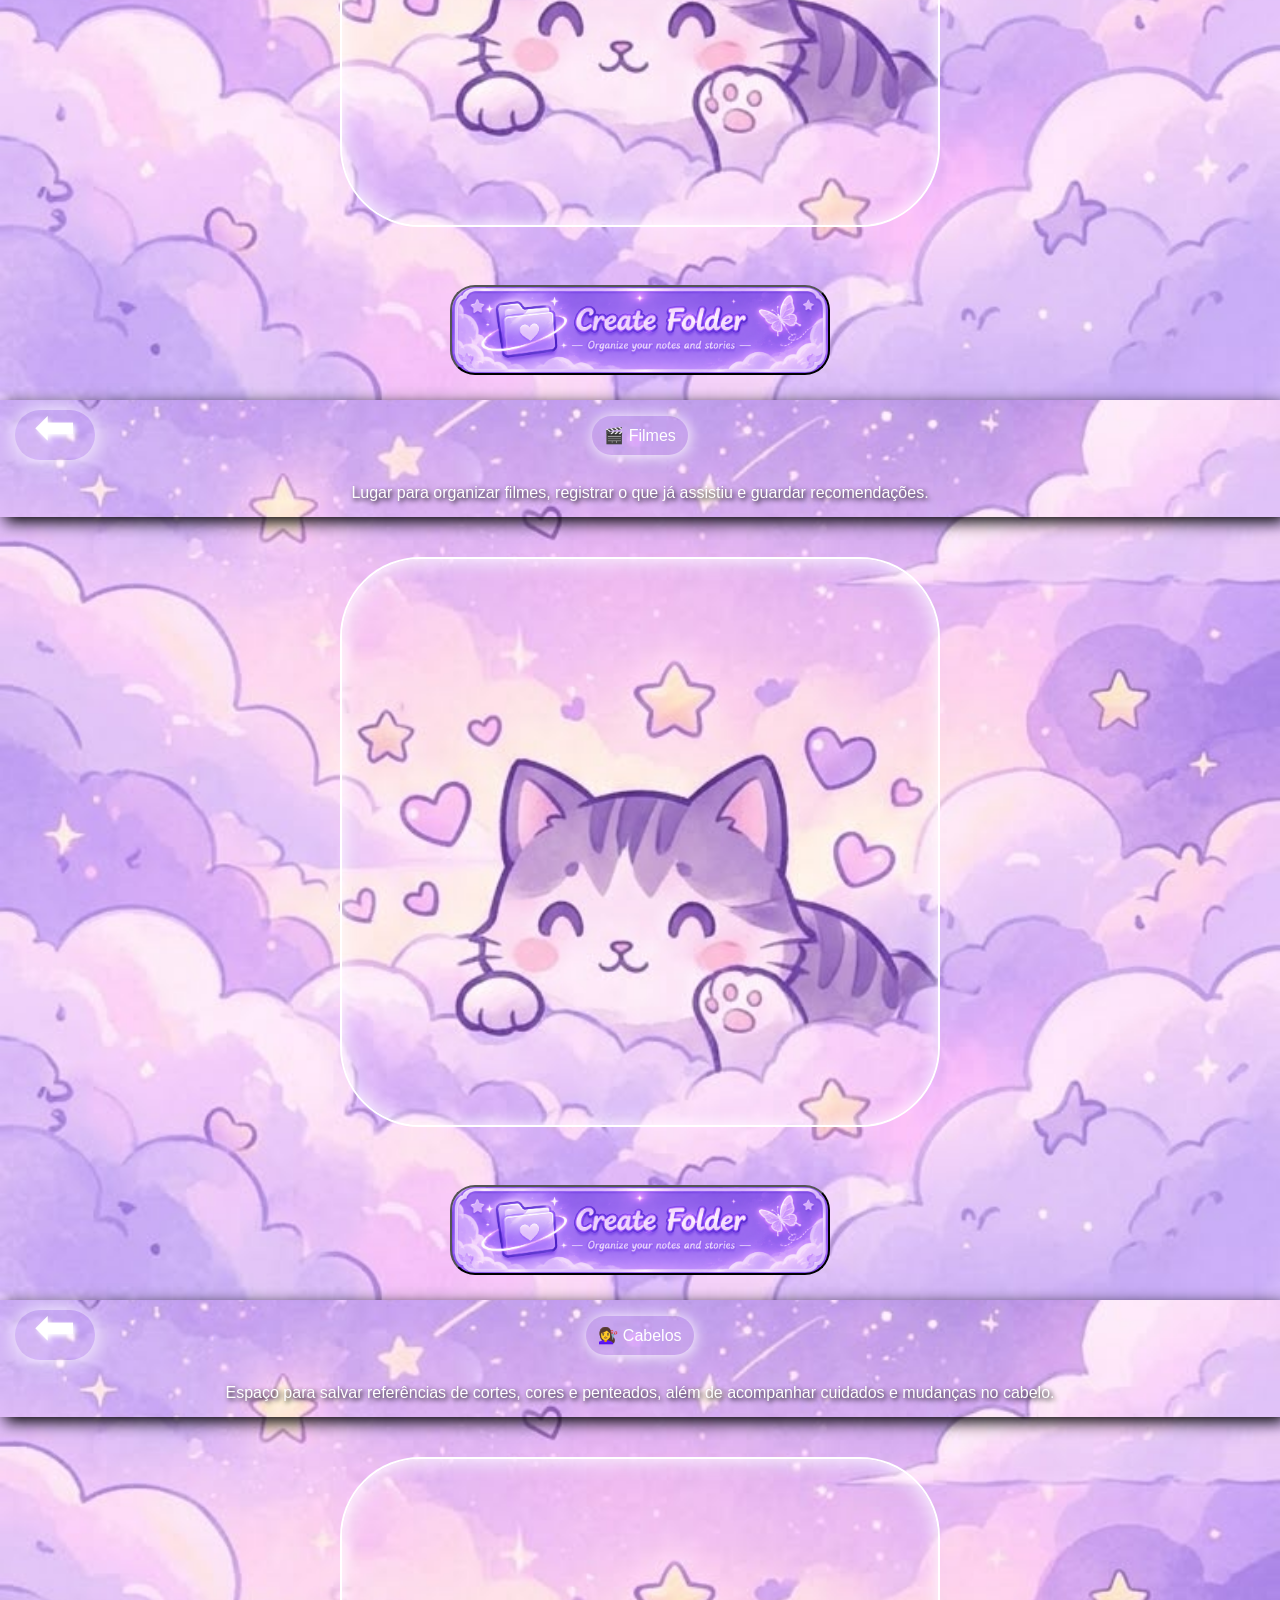
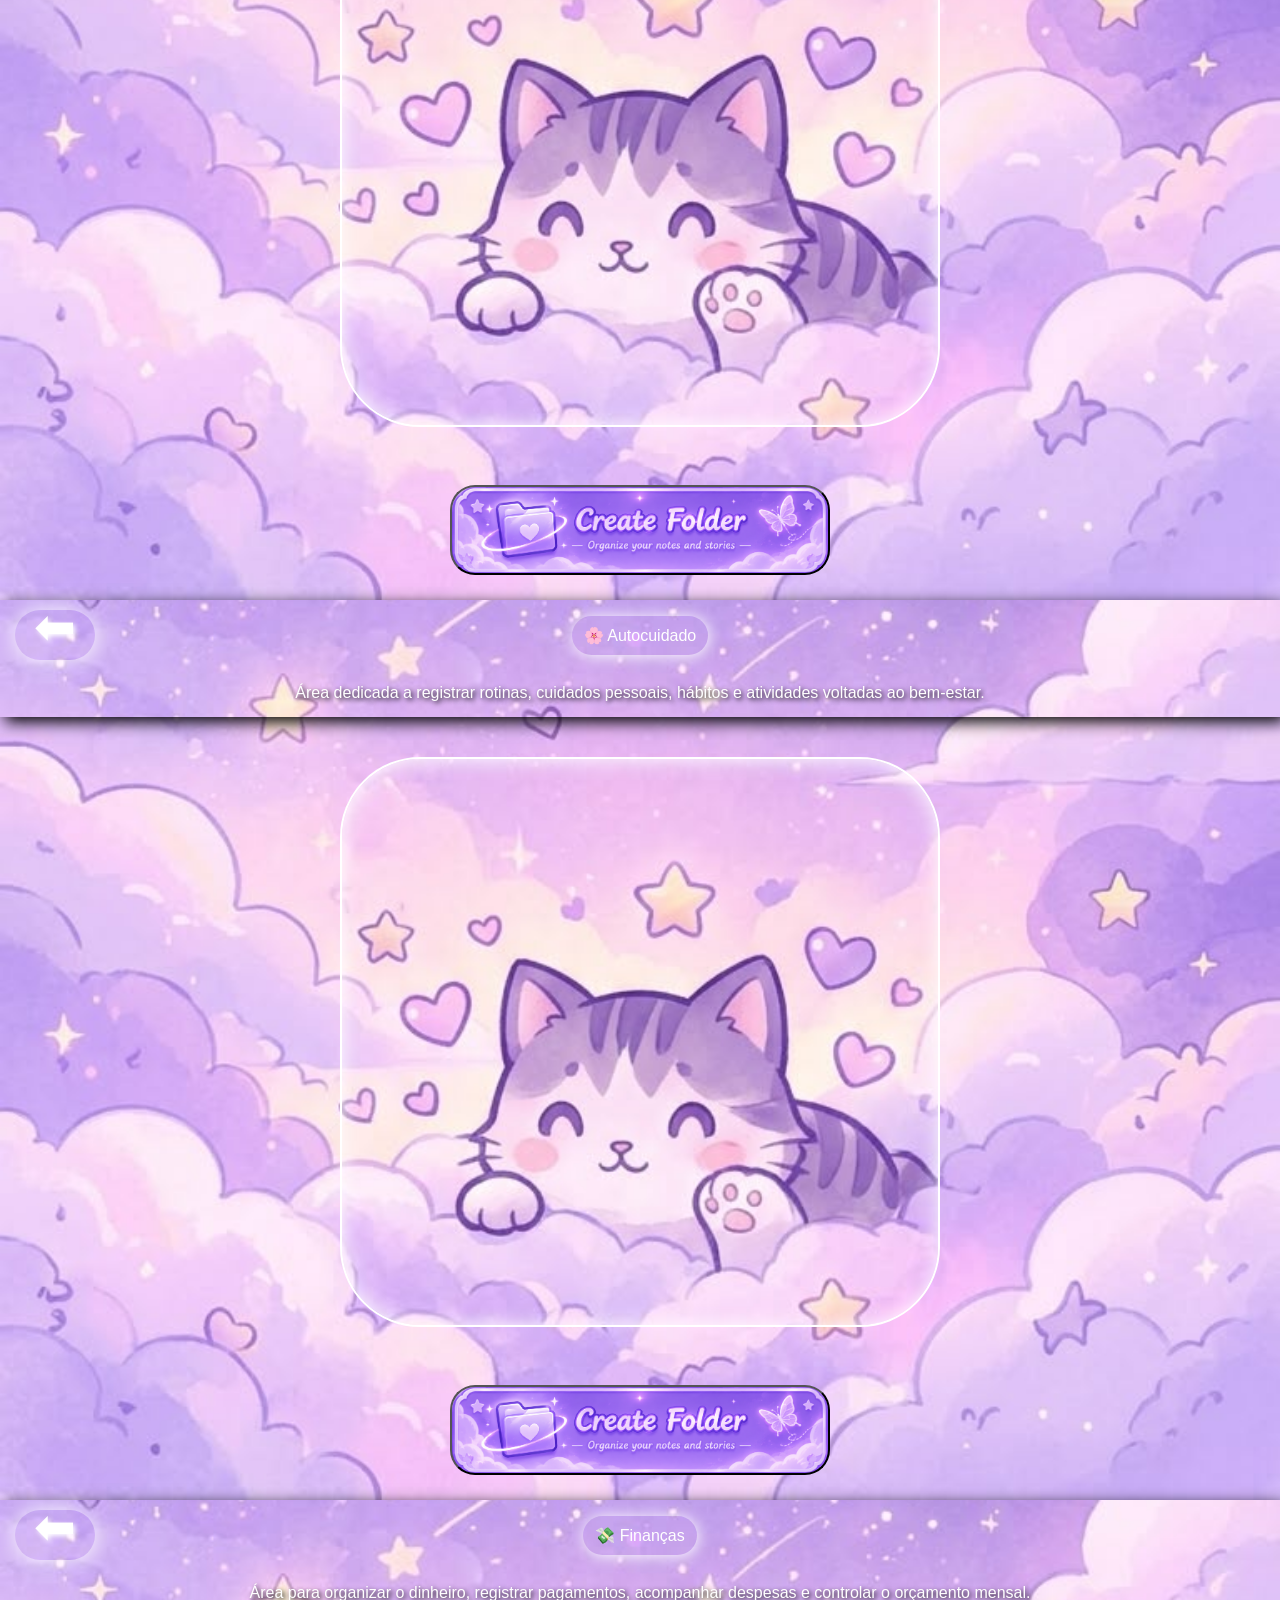
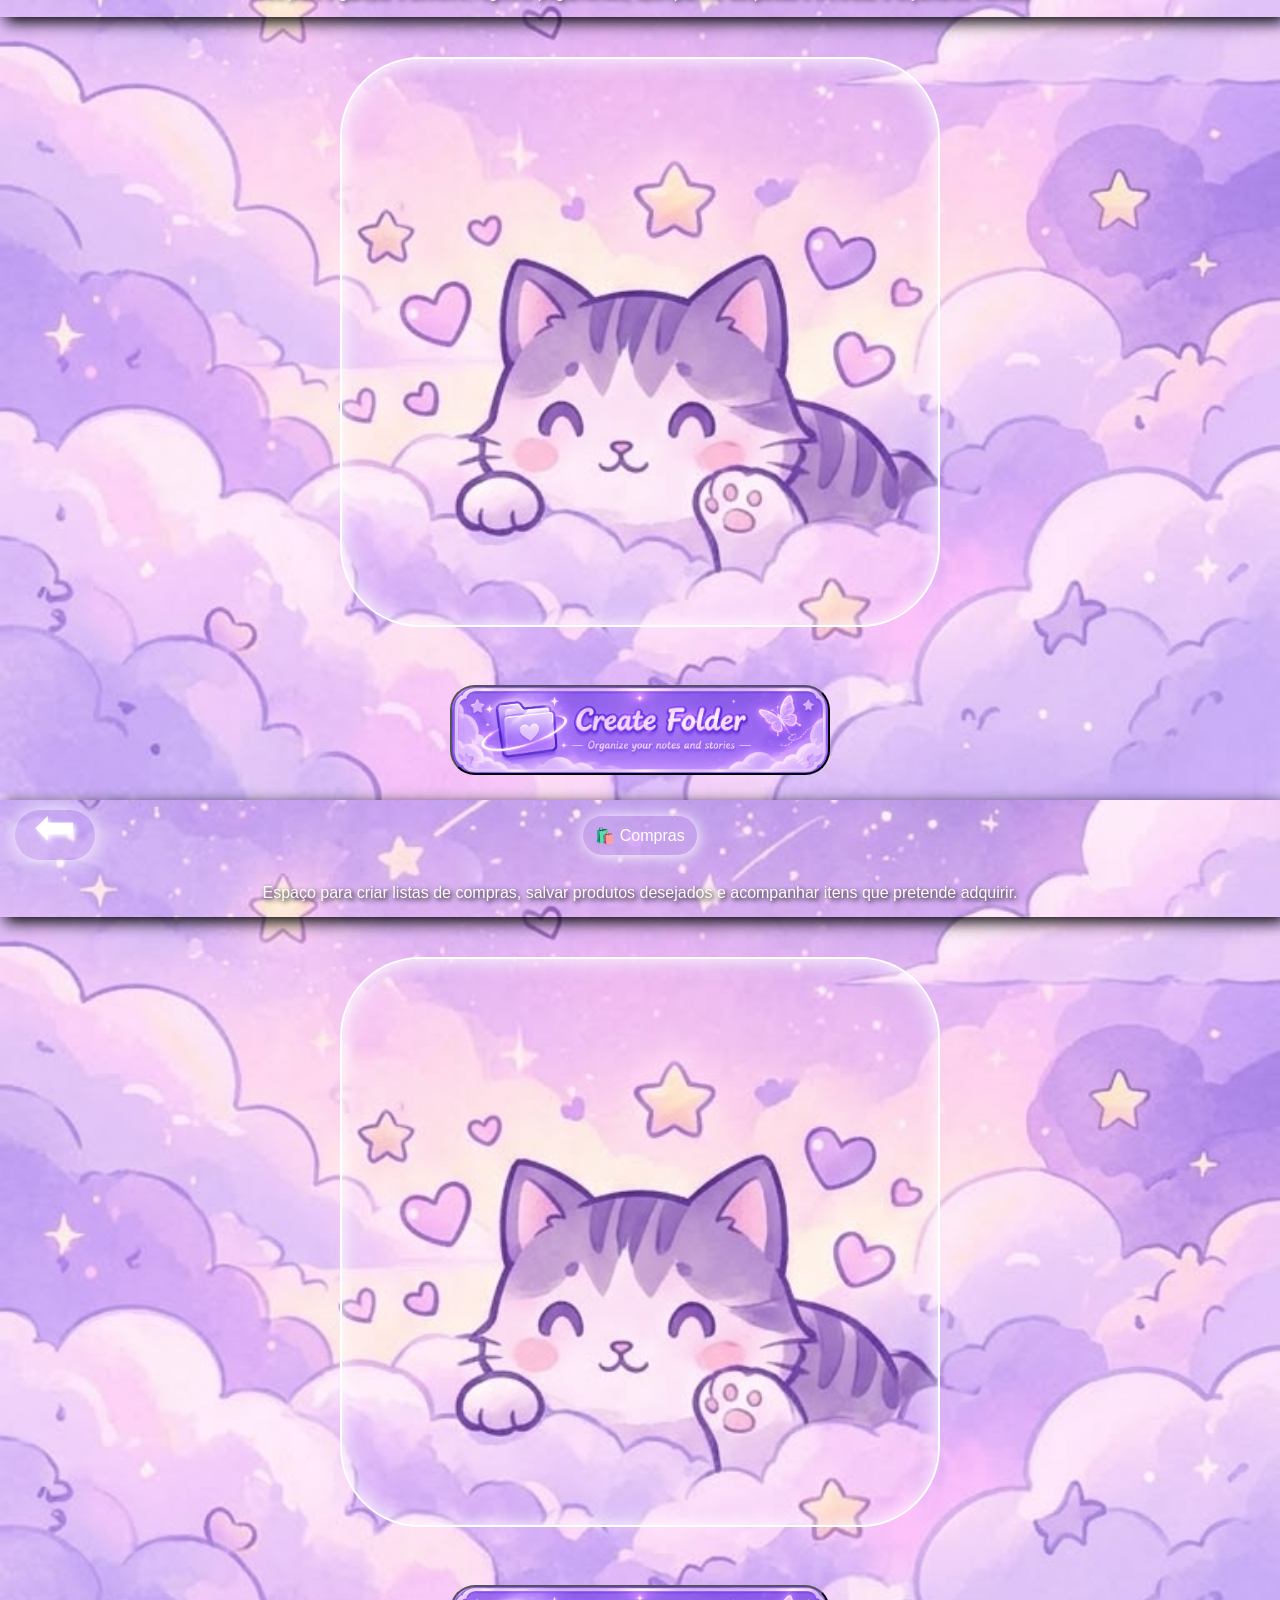
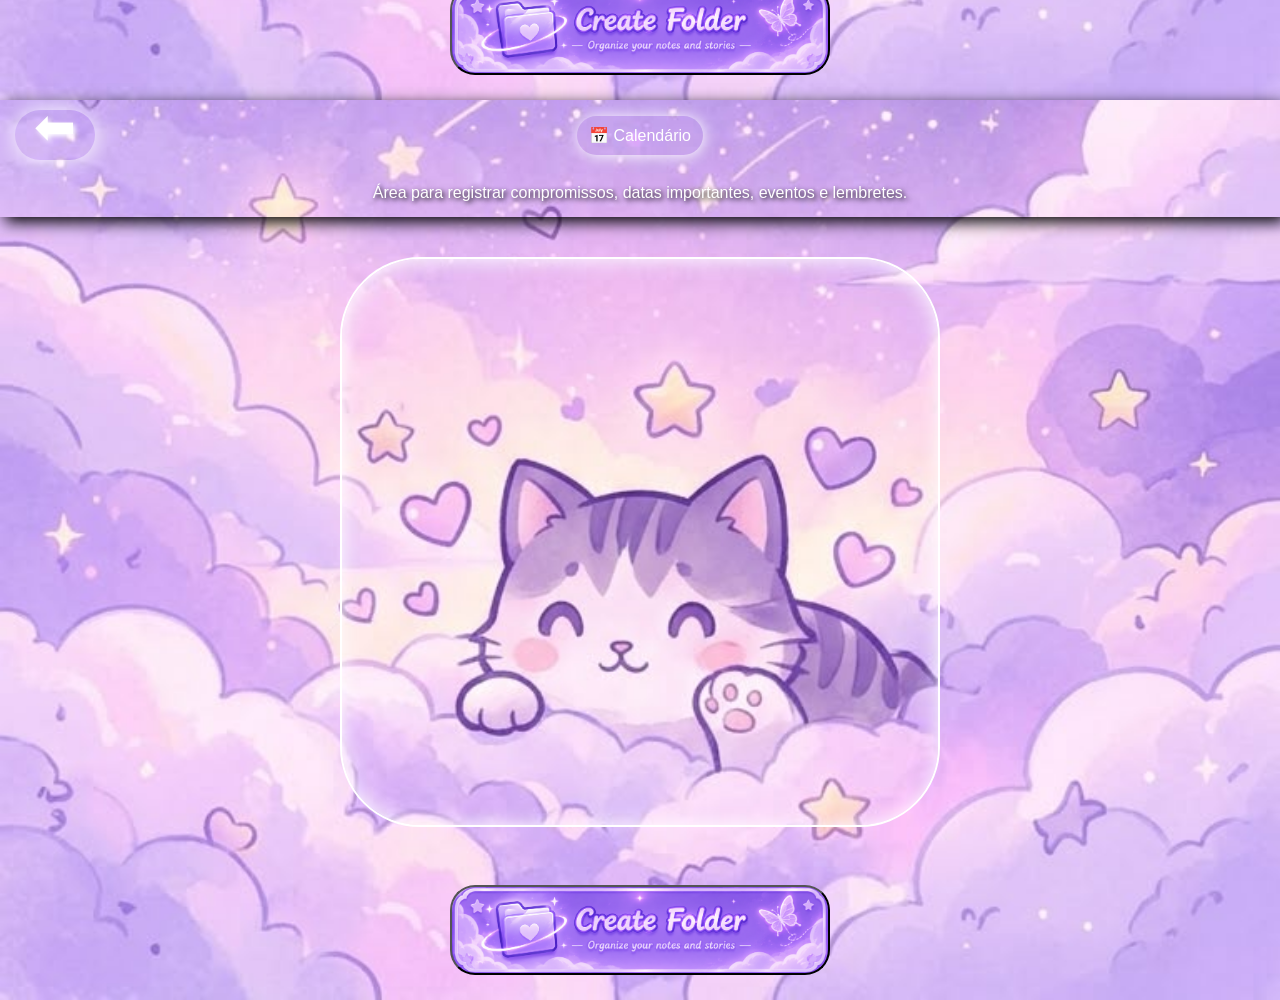
==== commit e24b91e3: "Summary: Refine panel colors and update icons. Adjusted the color scheme of both panels.  Updated ic" ====
--- a/index.html
+++ b/index.html
@@ -12,18 +12,18 @@
     <section class="tela_inicial">
 
         <!-- Perfil e configurações -->
-        <div class="perfil_foto_menu">
+        <div class="botao_perfil_icone_foto">
             <div class="perfil_icone">👤</div>
-        </div>
-
-        <button class="abrir_perfil" onclick="AbrirSecao('perfil')">
-            <div class="abrir_perfil_texto">Abrir perfil</div>
-        </button>
-
-        <button class="config_botaoo" onclick="AbrirSecao('configuracoes')">
-            <div class="config_icone">⚙</div>
-        </button>
-
+            <button class="abrir_perfil" onclick="AbrirSecao('perfil')"> 
+                    
+                <div class="abrir_perfil_texto">   Abrir perfil</div>
+                    
+            </button>
+            </div>
+            <button class="config_botaoo" onclick="AbrirSecao('configuracoes')">
+                <div class="config_icone">⚙</div>
+            </button>
+            
         
         <!-- Conteúdo principal -->
         <div class="painel_tela_principal">
@@ -464,4 +464,5 @@
         </button>
 
     </dialog>
-
+</body>
+</html>
--- a/css/style.css
+++ b/css/style.css
@@ -12,7 +12,7 @@
 body {
     font-family: Arial, Helvetica, sans-serif;
     background-color: #D6B8D0;
-    
+    overflow: h;
     
 }
 
@@ -32,10 +32,9 @@
     background-position: center bottom;
     background-repeat: no-repeat;
     background-color: #D6B8D0;
-    box-shadow: 5px 5px 15px;
-
-    border: 3px solid #D6B8D0;
-    border-radius: 100px;
+    box-shadow: 5px 5px 15px black;
+
+    
     overflow: hidden;
 
     padding: 15px;
@@ -47,7 +46,7 @@
 
 .nome_do_site {
     position: absolute;
-    top: 15px;
+    top: 15%;
     left: 50%;
     transform: translateX(-50%);
 
@@ -55,7 +54,7 @@
     text-align: center;
 
     color: white;
-    font-size: smaller;
+    font-size: large;
     font-family: 'Lucida Sans', sans-serif;
     text-shadow: 2px 2px 4px black;
 
@@ -67,81 +66,103 @@
    FOTO DE PERFIL
 ============================== */
 
-.perfil_foto_menu {
+
+.config_icone {
+    display: flex;
+    align-items: center;
+    justify-content: center;
+    transform: translateY(-21px);
+   
+    color: white;
+    font-size: 45px;
+    
+}
+
+/* ==============================
+   BOTÃO ABRIR PERFIL
+============================== */
+
+.perfil_icone{
+
+    border: 3px solid transparent;
+    
+    padding: 12px;
+
+    box-shadow: 5px 5px 15px black;
+    background-color: transparent;
+
+
+    color: white;
+    font-size: xx-small;
+    font-family: 'Lucida Sans', sans-serif;
+    text-shadow: 2px 2px 4px black;
+}
+    
+
+.botao_perfil_icone_foto{  
+
+    display: flex;
+
+   
+    
+}
+
+.abrir_perfil_texto{
+    
+    align-items: center;
+    justify-content: center;
+
+    font-size: 15px;
+    color: white;
+    text-shadow: 2px 2px 4px black;
+    
+}
+
+.abrir_perfil {
+
+    border: 3px solid transparent;
+    border-radius: 0px 25px 25px 0px;
+    padding: 12px;
+
+    box-shadow: 5px 5px 15px black;
+    background-color: transparent;
+
+
+    color: white;
+    font-size: xx-small;
+    font-family: 'Lucida Sans', sans-serif;
+    text-shadow: 2px 2px 4px black;
+}
+
+/* ==============================
+   BOTÃO CONFIGURAÇÕES
+============================== */
+
+.config_botaoo {
     position: absolute;
-    top: 55px;
-    left: 50%;
-
-    transform: translateX(-50%);
-
-    border: 3px solid black;
-    border-radius: 25px;
+    top: 10px;
+    right:15px;
+    left: auto;
+
+    border: 3px solid transparent;
+    
     padding: 12px;
 
     box-shadow: 5px 5px 15px black;
     background-color: transparent;
+
+
+    color: white;
+    font-size: xx-small;
+    font-family: 'Lucida Sans', sans-serif;
+    text-shadow: 2px 2px 4px black;
+    
 
     width: 50px;
     height: 50px;
-    margin: 0;
-}
-
-.perfil_icone,
-.config_icone {
-    display: flex;
-    align-items: center;
-    justify-content: center;
-    transform: translateY(-3px);
-}
-
-/* ==============================
-   BOTÃO ABRIR PERFIL
-============================== */
-
-.abrir_perfil {
-    position: absolute;
-    top: 15px;
-    left: 35px;
-    right: auto;
-
-    border: 3px solid black;
-    border-radius: 25px;
-    padding: 12px;
-
-    box-shadow: 5px 5px 15px black;
-    background-color: #d8b8f052;
-
-    display: flex;
-
-    color: white;
-    font-size: xx-small;
-    font-family: 'Lucida Sans', sans-serif;
-    text-shadow: 2px 2px 4px black;
-}
-
-/* ==============================
-   BOTÃO CONFIGURAÇÕES
-============================== */
-
-.config_botaoo {
-    position: absolute;
-    top: 15px;
-    right: 35px;
-    left: auto;
-
-    border: 3px solid black;
-    border-radius: 25px;
-    padding: 12px;
-
-    box-shadow: 5px 5px 15px black;
-    background-color: transparent;
-
-    width: 50px;
-    height: 50px;
-
-    color: white;
-    font-size: medium;
-    text-shadow: 2px 2px 4px black;
+    box-shadow: 10px 10px 12px black;
+
+    
 }
 
 /* ==============================
@@ -149,14 +170,8 @@
 ============================== */
 
 .painel_tela_principal {
-    background: transparent;
-
-    border: 2px solid black;
-    border-radius: 100px;
-
-    box-shadow: 5px 5px 15px black;
-
-    margin: 155px 55px 20px;
+   
+    margin: 155px 10px 20px;
 
     padding: 25px 8px;
 
@@ -184,12 +199,14 @@
     
 }
 
+
+
 .fundo_texto_painel_tela_principal {
     display: flex;
     align-items: center;
     justify-content: center;
 
-    margin-top: 5px;
+    margin-top: 0px;
     margin-bottom: 25px;
 
     text-align: center;
@@ -212,6 +229,7 @@
     width: 100%;
     max-width: 525px;
     margin: 0 auto;
+    box-shadow: 5px 5px 15px transparent;
     
     
     
@@ -226,6 +244,7 @@
 
     -webkit-overflow-scrolling: touch;
     overscroll-behavior: contain;
+    box-shadow:  transparent;
 
     /* Esconde a barra de rolagem */
     scrollbar-width: none;
@@ -250,7 +269,7 @@
 
     box-shadow: 0 0 12px #D8B8F0;
     background-color: transparent;
-    box-shadow: 5px 5px 15px;
+    box-shadow: 5px 5px 15px black;
 
     font-size: small;
     color: white;
@@ -294,16 +313,16 @@
 ======================================== */
 
 .painel_fundo_secoes {
-    background-image: url("/img/tela_secao_pastas.jpeg");
+    background-image: url("../img/tela_secao_pastas.jpeg");
     background-size: cover;
     background-repeat: no-repeat;
     background-position: bottom;
-
+    
     width: 100%;
     height: 100vh;
     min-height: 100vh;
 
-    box-shadow: 2px 2px 15px black;
+    
 
     display: flex;
     flex-direction: column;
@@ -325,13 +344,13 @@
     flex-direction: column;
     flex-shrink: 0;
 
-    background-image: url("/img/menu_topo_tela_inicial.jpeg");
+    
     background-size: cover;
     background-position: center;
     background-color: transparent;
 
-    border-radius: 0 0px 50px 50px;
-    border: 2px solid black;
+    
+    
     box-shadow: 5px 5px 15px black;
 
     /* Mantém os elementos internos totalmente visíveis */
@@ -368,25 +387,32 @@
     justify-self: start;
 
     background-size: contain;
-    background-color: #DDD0EA;
-
-    border: 2px solid black;
+    background-color: transparent;
+
+    border: 2px solid transparent;
     border-radius: 25px;
 
-    box-shadow: 5px 5px 15px black;
+    box-shadow: 1px 1px 25px white;
 
     width: 80px;
     height: 50px;
 
+    color: white;
+    font-size: xx-small;
+    font-family: 'Lucida Sans', sans-serif;
+    text-shadow: 2px 2px 5px white;
+
     margin: 0;
+    
 }
 
 
 /* Ícone dentro do botão */
 
 .retorno_icone {
-    color: black;
-    font-size: 30px;
+    color: white;
+    font-size: 50px;
+    transform: translateY(-14px);
 }
 
 
@@ -400,12 +426,12 @@
 
     background-color: #DDD0EA;
 
-    border: 2px solid black;
+    border: 2px solid transparent;
     border-radius: 25px;
 
     padding: 8px 10px;
 
-    box-shadow: 5px 5px 15px black;
+    box-shadow: 1px 1px 15px white;
 
     /* Impede que o título ultrapasse o espaço disponível */
     max-width: calc(100vw - 150px);
@@ -414,6 +440,14 @@
     text-align: center;
     overflow-wrap: break-word;
 
+    
+    background-color: transparent;
+
+
+    color: white;
+    
+    text-shadow: 2px 2px 45x black;
+
     margin: 0;
 }
 
@@ -446,13 +480,13 @@
 
     margin-top: 40px;
 
-    border: 2px solid black;
+    border: 2px solid white;
     border-radius: 80px;
 
     padding: 20px;
     box-sizing: border-box;
 
-    box-shadow: inset 1px 1px 20px black;
+    box-shadow: inset 1px 1px 20px white;
 
     width: min(600px, calc(100% - 32px));
     height: 570px;
@@ -475,7 +509,7 @@
 ======================================== */
 
 .criacao_pastas {
-    background-image: url("/img/Cabeçalho Mágico para Criar Pasta.png");
+    background-image: url("../img/Cabeçalho Mágico para Criar Pasta.png");
     background-size: cover;
     background-repeat: no-repeat;
     background-position: center;
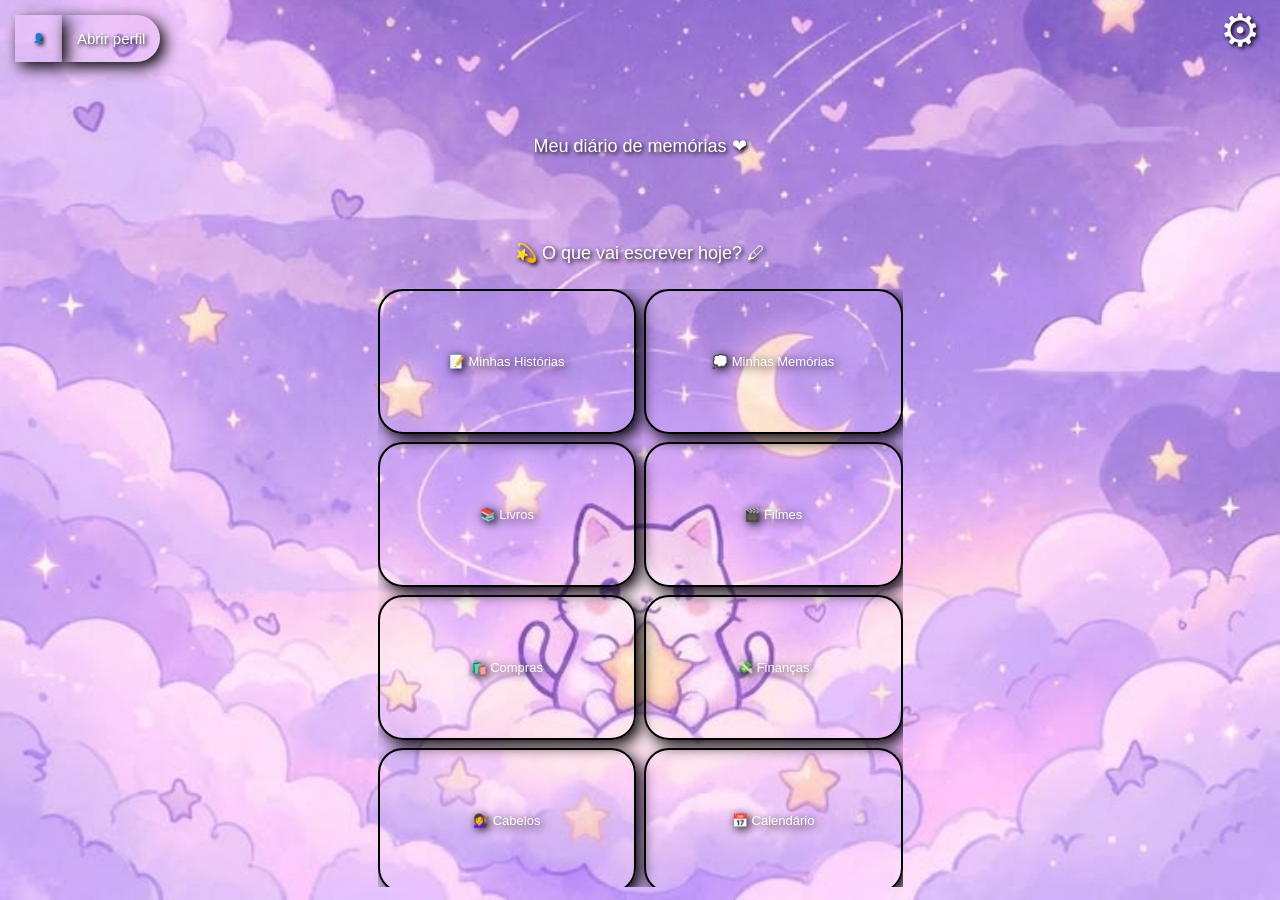
==== commit fec104ca: "Improved section navigation and updated button icons. Updated the JavaScript navigation system to di" ====
--- a/index.html
+++ b/index.html
@@ -1,3 +1,12 @@
+
+
+
+
+
+
+
+
+
 
 <!DOCTYPE html>
 <html lang="pt-br">
@@ -9,7 +18,7 @@
 </head>
 <body>
 
-    <section class="tela_inicial">
+    <section class=" inicial tela_inicial" id="inicial">
 
         <!-- Perfil e configurações -->
         <div class="botao_perfil_icone_foto">
@@ -75,8 +84,8 @@
                     <div class="btn_autocuidado">🌸 Autocuidado</div>
                 </button>
 
-                <button class="crriar_novo_botao" onclick="AbrirSecao('criar_secao')">
-                    <div class="btn_autocuidado">➕ Criar Novo</div>
+                <button class="criar_novo_botao" onclick="AbrirSecao('criar_secao')">
+                    <div class="btn_nova_secao">➕ Criar Novo</div>
                 </button>
 
             </nav>
@@ -85,7 +94,7 @@
     </section>
 
     <!-- HISTÓRIAS -->
-    <section class="historias_tela">
+    <section class="tela historias_tela" id="historias">
 
         <div class="painel_fundo_secoes tela_fundo_historias">
 
@@ -93,8 +102,8 @@
 
                 <div class="botao_voltar_menu_secao">
 
-                    <button class="retornar_criacao_pastas" onclick="VoltarSecao('tela_inicial')">
-                        <div class="retorno_icone">⬅</div>
+                    <button class="retornar_criacao_pastas" onclick="AbrirSecao('inicial')">
+                        <div class="retorno_icone">voltar</div>
                     </button>
 
                     <div class="titulo_secao">🐺 Minhas Histórias</div>
@@ -120,7 +129,7 @@
 
 
     <!-- MEMÓRIAS -->
-    <section class="memorias_tela">
+    <section class="tela memorias_tela" id="memorias">
 
         <div class="painel_fundo_secoes tela_fundo_memorias">
 
@@ -128,8 +137,8 @@
 
                 <div class="botao_voltar_menu_secao">
 
-                    <button class="retornar_criacao_pastas" onclick="VoltarSecao('tela_inicial')">
-                        <div class="retorno_icone">⬅</div>
+                    <button class="retornar_criacao_pastas" onclick="AbrirSecao('inicial')">
+                        <div class="retorno_icone">voltar</div>
                     </button>
 
                     <div class="titulo_secao">💭 Minhas Memórias</div>
@@ -156,7 +165,7 @@
 
 
     <!-- LIVROS -->
-    <section class="livros_tela">
+    <section class="tela livros_tela" id="livros">
 
         <div class="painel_fundo_secoes tela_fundo_livros">
 
@@ -164,8 +173,8 @@
 
                 <div class="botao_voltar_menu_secao">
 
-                    <button class="retornar_criacao_pastas" onclick="VoltarSecao('tela_inicial')">
-                        <div class="retorno_icone">⬅</div>
+                    <button class="retornar_criacao_pastas" onclick="AbrirSecao('inicial')">
+                        <div class="retorno_icone">voltar</div>
                     </button>
 
                     <div class="titulo_secao">📚 Livros</div>
@@ -192,7 +201,7 @@
 
 
     <!-- FILMES -->
-    <section class="filmes_tela">
+    <section class="tela filmes_tela" id="filmes">
 
         <div class="painel_fundo_secoes tela_fundo_filmes">
 
@@ -200,8 +209,8 @@
 
                 <div class="botao_voltar_menu_secao">
 
-                    <button class="retornar_criacao_pastas" onclick="VoltarSecao('tela_inicial')">
-                        <div class="retorno_icone">⬅</div>
+                    <button class="retornar_criacao_pastas" onclick="AbrirSecao('inicial')">
+                        <div class="retorno_icone">voltar</div>
                     </button>
 
                     <div class="titulo_secao">🎬 Filmes</div>
@@ -229,7 +238,7 @@
 
 
     <!-- CABELOS -->
-    <section class="cabelos_tela">
+    <section class="tela cabelos_tela" id="cabelos">
 
         <div class="painel_fundo_secoes tela_fundo_cabelos">
 
@@ -237,8 +246,8 @@
 
                 <div class="botao_voltar_menu_secao">
 
-                    <button class="retornar_criacao_pastas" onclick="VoltarSecao('tela_inicial')">
-                        <div class="retorno_icone">⬅</div>
+                    <button class="retornar_criacao_pastas" onclick="AbrirSecao('inicial')">
+                        <div class="retorno_icone">voltar</div>
                     </button>
 
                     <div class="titulo_secao">💇‍♀️ Cabelos</div>
@@ -266,7 +275,7 @@
 
 
     <!-- AUTOCUIDADO -->
-    <section class="autocuidado_tela">
+    <section class="tela autocuidado_tela" id="autocuidado">
 
         <div class="painel_fundo_secoes tela_fundo_autocuidado">
 
@@ -274,8 +283,8 @@
 
                 <div class="botao_voltar_menu_secao">
 
-                    <button class="retornar_criacao_pastas" onclick="VoltarSecao('tela_inicial')">
-                        <div class="retorno_icone">⬅</div>
+                    <button class="retornar_criacao_pastas" onclick="AbrirSecao('inicial')">
+                        <div class="retorno_icone">voltar</div>
                     </button>
 
                     <div class="titulo_secao">🌸 Autocuidado</div>
@@ -303,7 +312,7 @@
 
 
     <!-- FINANÇAS -->
-    <section class="financas_tela">
+    <section class="tela financas_tela" id="financas">
 
         <div class="painel_fundo_secoes tela_fundo_financas">
 
@@ -311,8 +320,8 @@
 
                 <div class="botao_voltar_menu_secao">
 
-                    <button class="retornar_criacao_pastas" onclick="VoltarSecao('tela_inicial')">
-                        <div class="retorno_icone">⬅</div>
+                    <button class="retornar_criacao_pastas" onclick="AbrirSecao('inicial')">
+                        <div class="retorno_icone">voltar</div>
                     </button>
 
                     <div class="titulo_secao">💸 Finanças</div>
@@ -340,7 +349,7 @@
 
 
     <!-- COMPRAS -->
-    <section class="compras_tela">
+    <section class="tela compras_tela" id="compras">
 
         <div class="painel_fundo_secoes tela_fundo_compras">
 
@@ -348,8 +357,8 @@
 
                 <div class="botao_voltar_menu_secao">
 
-                    <button class="retornar_criacao_pastas" onclick="VoltarSecao('tela_inicial')">
-                        <div class="retorno_icone">⬅</div>
+                    <button class="retornar_criacao_pastas" onclick="AbrirSecao('inicial')">
+                        <div class="retorno_icone">voltar</div>
                     </button>
 
                     <div class="titulo_secao">🛍️ Compras</div>
@@ -377,7 +386,7 @@
 
 
     <!-- CALENDÁRIO -->
-    <section class="calendario_tela">
+    <section class="tela calendario_tela" id="calendario">
 
         <div class="painel_fundo_secoes tela_fundo_calendario">
     
@@ -385,8 +394,8 @@
     
                 <div class="botao_voltar_menu_secao">
     
-                    <button class="retornar_criacao_pastas" onclick="VoltarSecao('tela_inicial')">
-                        <div class="retorno_icone">⬅</div>
+                    <button class="retornar_criacao_pastas" onclick="AbrirSecao('inicial')">
+                        <div class="retorno_icone">voltar</div>
                     </button>
     
                     <div class="titulo_secao">📅 Calendário</div>
@@ -412,7 +421,7 @@
     </section>
 
     <!-- MODELO DE PASTA -->
-    <div class="modelo_pasta">
+    <div class="tela modelo_pasta">
         
         <button class="pasta_botao"
             onclick="AbrirPasta(this.dataset.id, this.dataset.secao)">
@@ -464,5 +473,47 @@
         </button>
 
     </dialog>
+
+    
+<script>
+    // Seleciona todas as seções do HTML
+    const secoes = document.querySelectorAll('section');
+
+    // Guarda o display original de cada seção
+    const displaysOriginais = new Map();
+
+    secoes.forEach(secao => {
+        displaysOriginais.set(
+            secao.id,
+            getComputedStyle(secao).display
+        );
+    });
+
+    // Função usada pelos botões para trocar de seção
+    window.AbrirSecao = function(nome) {
+
+        // Oculta todas as seções
+        secoes.forEach(secao => {
+            secao.style.display = 'none';
+        });
+
+        // Encontra a seção solicitada
+        const secaoSelecionada = document.getElementById(nome);
+
+        // Se existir, mostra a seção
+        if (secaoSelecionada && displaysOriginais.has(nome)) {
+            secaoSelecionada.style.display =
+                displaysOriginais.get(nome);
+        }
+    };
+
+    // Inicia mostrando somente a tela inicial
+    AbrirSecao('inicial');
+</script>
+
 </body>
-</html>+</html>
+
+
+
+
--- a/css/style.css
+++ b/css/style.css
@@ -12,9 +12,11 @@
 body {
     font-family: Arial, Helvetica, sans-serif;
     background-color: #D6B8D0;
-    overflow: h;
-    
-}
+    overflow: hidden;
+    
+    
+}
+
 
 /* ==============================
    TELA INICIAL
@@ -86,7 +88,7 @@
 
     border: 3px solid transparent;
     
-    padding: 12px;
+    padding: 15px;
 
     box-shadow: 5px 5px 15px black;
     background-color: transparent;
@@ -148,7 +150,7 @@
     
     padding: 12px;
 
-    box-shadow: 5px 5px 15px black;
+    
     background-color: transparent;
 
 
@@ -160,7 +162,7 @@
 
     width: 50px;
     height: 50px;
-    box-shadow: 10px 10px 12px black;
+    
 
     
 }
@@ -411,8 +413,8 @@
 
 .retorno_icone {
     color: white;
-    font-size: 50px;
-    transform: translateY(-14px);
+    font-size: 20px;
+    
 }
 
 
